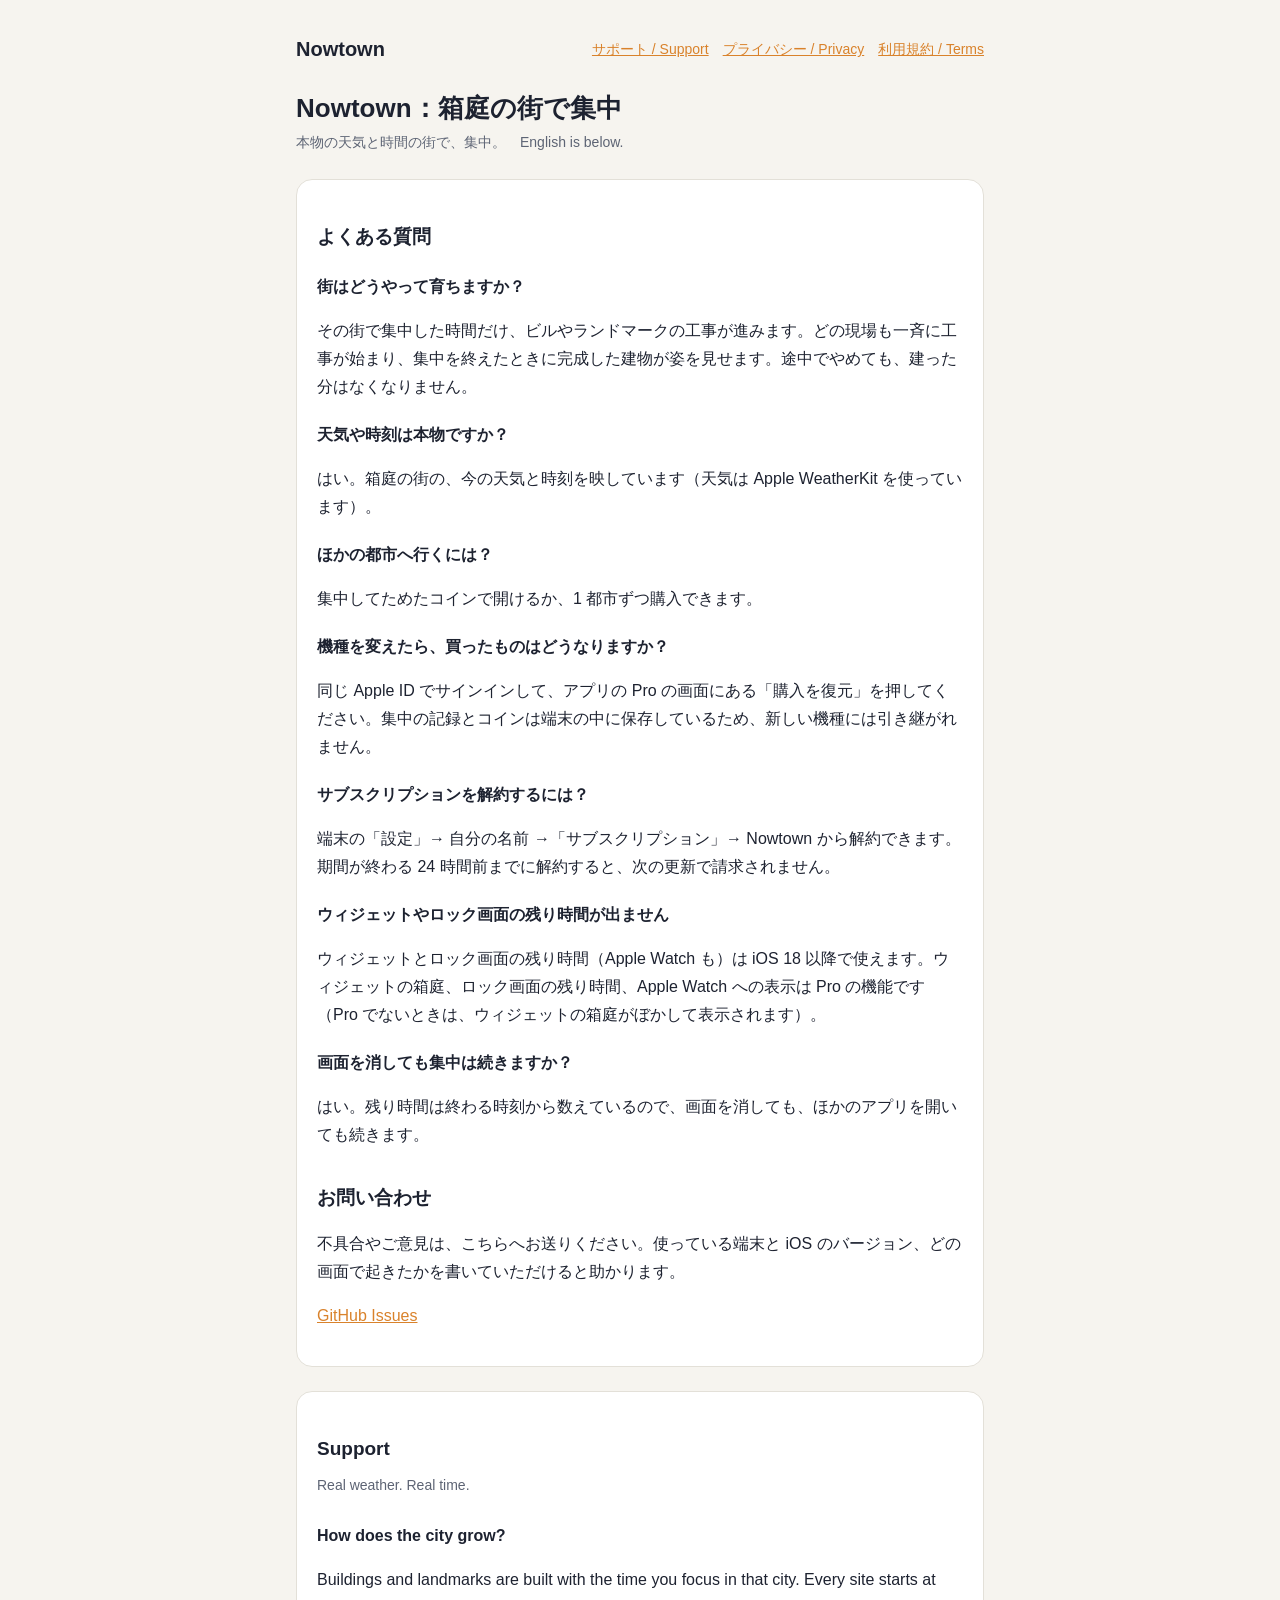
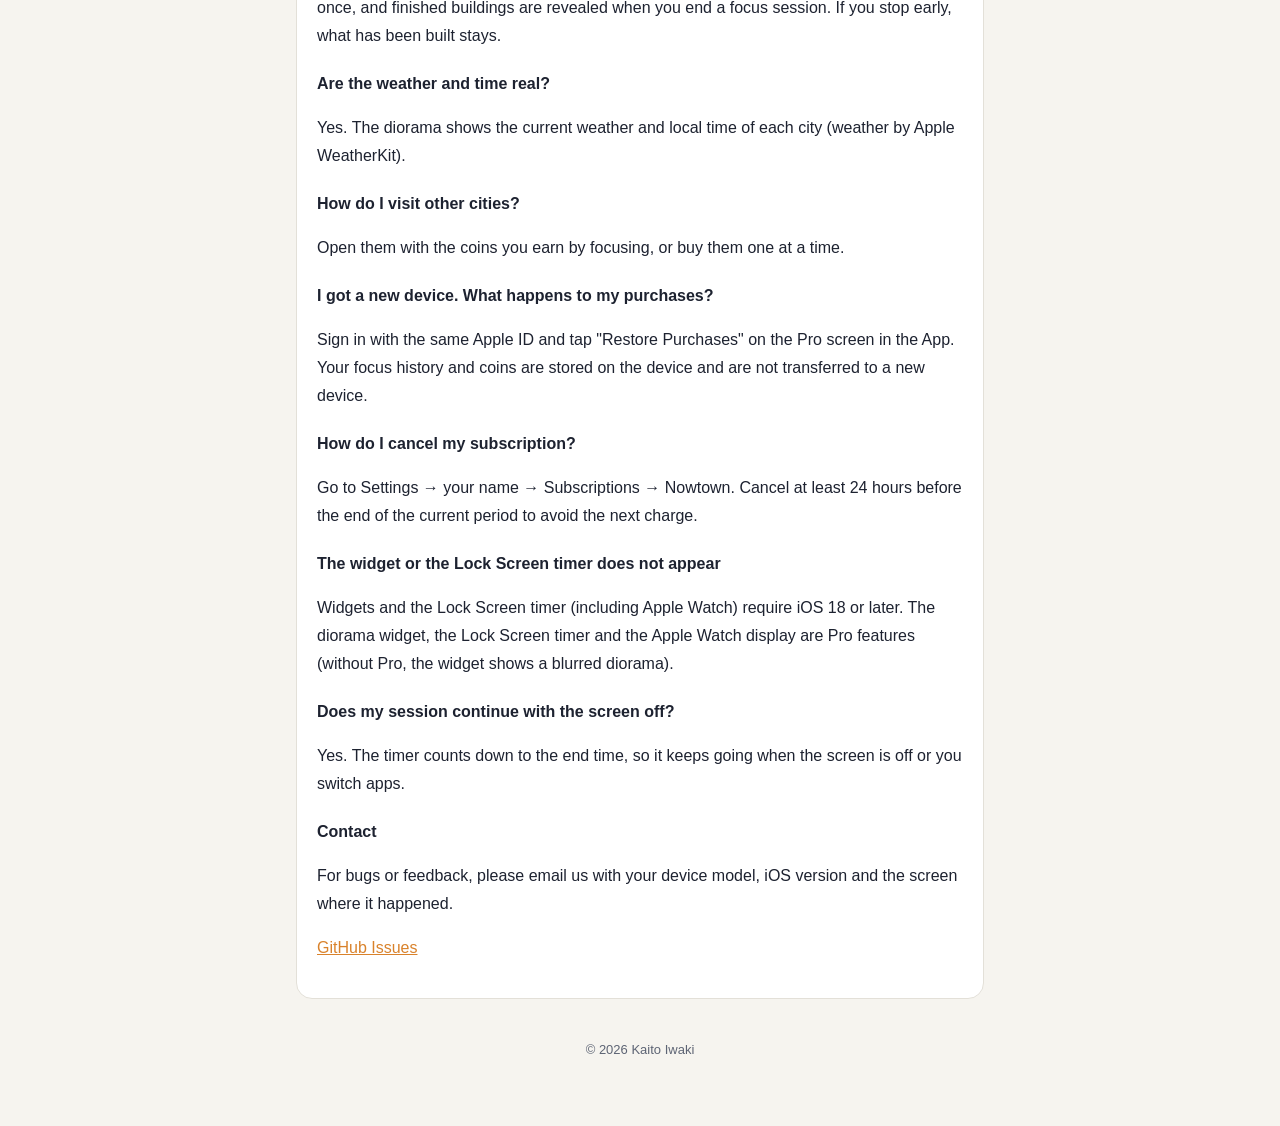
==== index.html @ bd28d65e "サポート・プライバシーポリシー・利用規約のページ（日本語と英語） Co-Authored-By: Claude Opus 5.5 <noreply@anthropic.com> Claude-Sess" ====
<!doctype html>
<html lang="ja">
<head>
<meta charset="utf-8">
<meta name="viewport" content="width=device-width, initial-scale=1">
<title>サポート｜Nowtown</title>
<link rel="stylesheet" href="style.css">
</head>
<body>
<main>
  <header>
    <a class="brand" href="./">Nowtown</a>
    <nav><a href="./">サポート / Support</a><a href="privacy.html">プライバシー / Privacy</a><a href="terms.html">利用規約 / Terms</a></nav>
  </header>

  <h1>Nowtown：箱庭の街で集中</h1>
  <p class="updated">本物の天気と時間の街で、集中。　<span class="lang-switch">English is below.</span></p>

  <section class="lang" lang="ja">
    <h2>よくある質問</h2>

    <h3>街はどうやって育ちますか？</h3>
    <p>その街で集中した時間だけ、ビルやランドマークの工事が進みます。どの現場も一斉に工事が始まり、集中を終えたときに完成した建物が姿を見せます。途中でやめても、建った分はなくなりません。</p>

    <h3>天気や時刻は本物ですか？</h3>
    <p>はい。箱庭の街の、今の天気と時刻を映しています（天気は Apple WeatherKit を使っています）。</p>

    <h3>ほかの都市へ行くには？</h3>
    <p>集中してためたコインで開けるか、1 都市ずつ購入できます。</p>

    <h3>機種を変えたら、買ったものはどうなりますか？</h3>
    <p>同じ Apple ID でサインインして、アプリの Pro の画面にある「購入を復元」を押してください。集中の記録とコインは端末の中に保存しているため、新しい機種には引き継がれません。</p>

    <h3>サブスクリプションを解約するには？</h3>
    <p>端末の「設定」→ 自分の名前 →「サブスクリプション」→ Nowtown から解約できます。期間が終わる 24 時間前までに解約すると、次の更新で請求されません。</p>

    <h3>ウィジェットやロック画面の残り時間が出ません</h3>
    <p>ウィジェットとロック画面の残り時間（Apple Watch も）は iOS 18 以降で使えます。ウィジェットの箱庭、ロック画面の残り時間、Apple Watch への表示は Pro の機能です（Pro でないときは、ウィジェットの箱庭がぼかして表示されます）。</p>

    <h3>画面を消しても集中は続きますか？</h3>
    <p>はい。残り時間は終わる時刻から数えているので、画面を消しても、ほかのアプリを開いても続きます。</p>

    <h2>お問い合わせ</h2>
    <p>不具合やご意見は、こちらへお送りください。使っている端末と iOS のバージョン、どの画面で起きたかを書いていただけると助かります。</p>
    <p><a href="https://github.com/KaitoIwaki/nowtown-site/issues">GitHub Issues</a></p>
  </section>

  <section class="lang" lang="en">
    <h2>Support</h2>
    <p class="updated">Real weather. Real time.</p>

    <h3>How does the city grow?</h3>
    <p>Buildings and landmarks are built with the time you focus in that city. Every site starts at once, and finished buildings are revealed when you end a focus session. If you stop early, what has been built stays.</p>

    <h3>Are the weather and time real?</h3>
    <p>Yes. The diorama shows the current weather and local time of each city (weather by Apple WeatherKit).</p>

    <h3>How do I visit other cities?</h3>
    <p>Open them with the coins you earn by focusing, or buy them one at a time.</p>

    <h3>I got a new device. What happens to my purchases?</h3>
    <p>Sign in with the same Apple ID and tap "Restore Purchases" on the Pro screen in the App. Your focus history and coins are stored on the device and are not transferred to a new device.</p>

    <h3>How do I cancel my subscription?</h3>
    <p>Go to Settings → your name → Subscriptions → Nowtown. Cancel at least 24 hours before the end of the current period to avoid the next charge.</p>

    <h3>The widget or the Lock Screen timer does not appear</h3>
    <p>Widgets and the Lock Screen timer (including Apple Watch) require iOS 18 or later. The diorama widget, the Lock Screen timer and the Apple Watch display are Pro features (without Pro, the widget shows a blurred diorama).</p>

    <h3>Does my session continue with the screen off?</h3>
    <p>Yes. The timer counts down to the end time, so it keeps going when the screen is off or you switch apps.</p>

    <h3>Contact</h3>
    <p>For bugs or feedback, please email us with your device model, iOS version and the screen where it happened.</p>
    <p><a href="https://github.com/KaitoIwaki/nowtown-site/issues">GitHub Issues</a></p>
  </section>

  <footer>© 2026 Kaito Iwaki</footer>
</main>
</body>
</html>
---- style.css ----
/* Nowtown のサポート・プライバシーポリシー・利用規約のページ（App Store に載せる URL） */
:root {
  --bg: #f6f4ef;
  --card: #ffffff;
  --text: #1d2230;
  --dim: #5d6474;
  --line: #e3e0d8;
  --accent: #d9822b;
}

@media (prefers-color-scheme: dark) {
  :root {
    --bg: #14161d;
    --card: #1d2029;
    --text: #eceef3;
    --dim: #a3a9b7;
    --line: #2d313c;
    --accent: #f0a050;
  }
}

* {
  box-sizing: border-box;
}

body {
  margin: 0;
  background: var(--bg);
  color: var(--text);
  font: 16px/1.75 -apple-system, BlinkMacSystemFont, "Hiragino Sans", "Noto Sans JP", "Segoe UI", sans-serif;
  -webkit-text-size-adjust: 100%;
}

main {
  max-width: 720px;
  margin: 0 auto;
  padding: 32px 16px 64px;
}

header {
  display: flex;
  align-items: center;
  justify-content: space-between;
  gap: 12px;
  margin-bottom: 24px;
}

.brand {
  font-weight: 700;
  font-size: 20px;
  color: var(--text);
  text-decoration: none;
}

nav {
  display: flex;
  flex-wrap: wrap;
  gap: 4px 14px;
  font-size: 14px;
}

nav a,
a {
  color: var(--accent);
}

h1 {
  font-size: 26px;
  line-height: 1.35;
  margin: 0 0 4px;
}

h2 {
  font-size: 19px;
  margin: 32px 0 8px;
}

h3 {
  font-size: 16px;
  margin: 20px 0 4px;
}

.updated {
  color: var(--dim);
  font-size: 14px;
  margin: 0 0 24px;
}

section.lang {
  background: var(--card);
  border: 1px solid var(--line);
  border-radius: 16px;
  padding: 8px 20px 20px;
  margin-bottom: 24px;
}

ul {
  padding-left: 1.3em;
}

li + li {
  margin-top: 4px;
}

.lang-switch {
  font-size: 14px;
  color: var(--dim);
}

footer {
  color: var(--dim);
  font-size: 13px;
  text-align: center;
  margin-top: 40px;
}
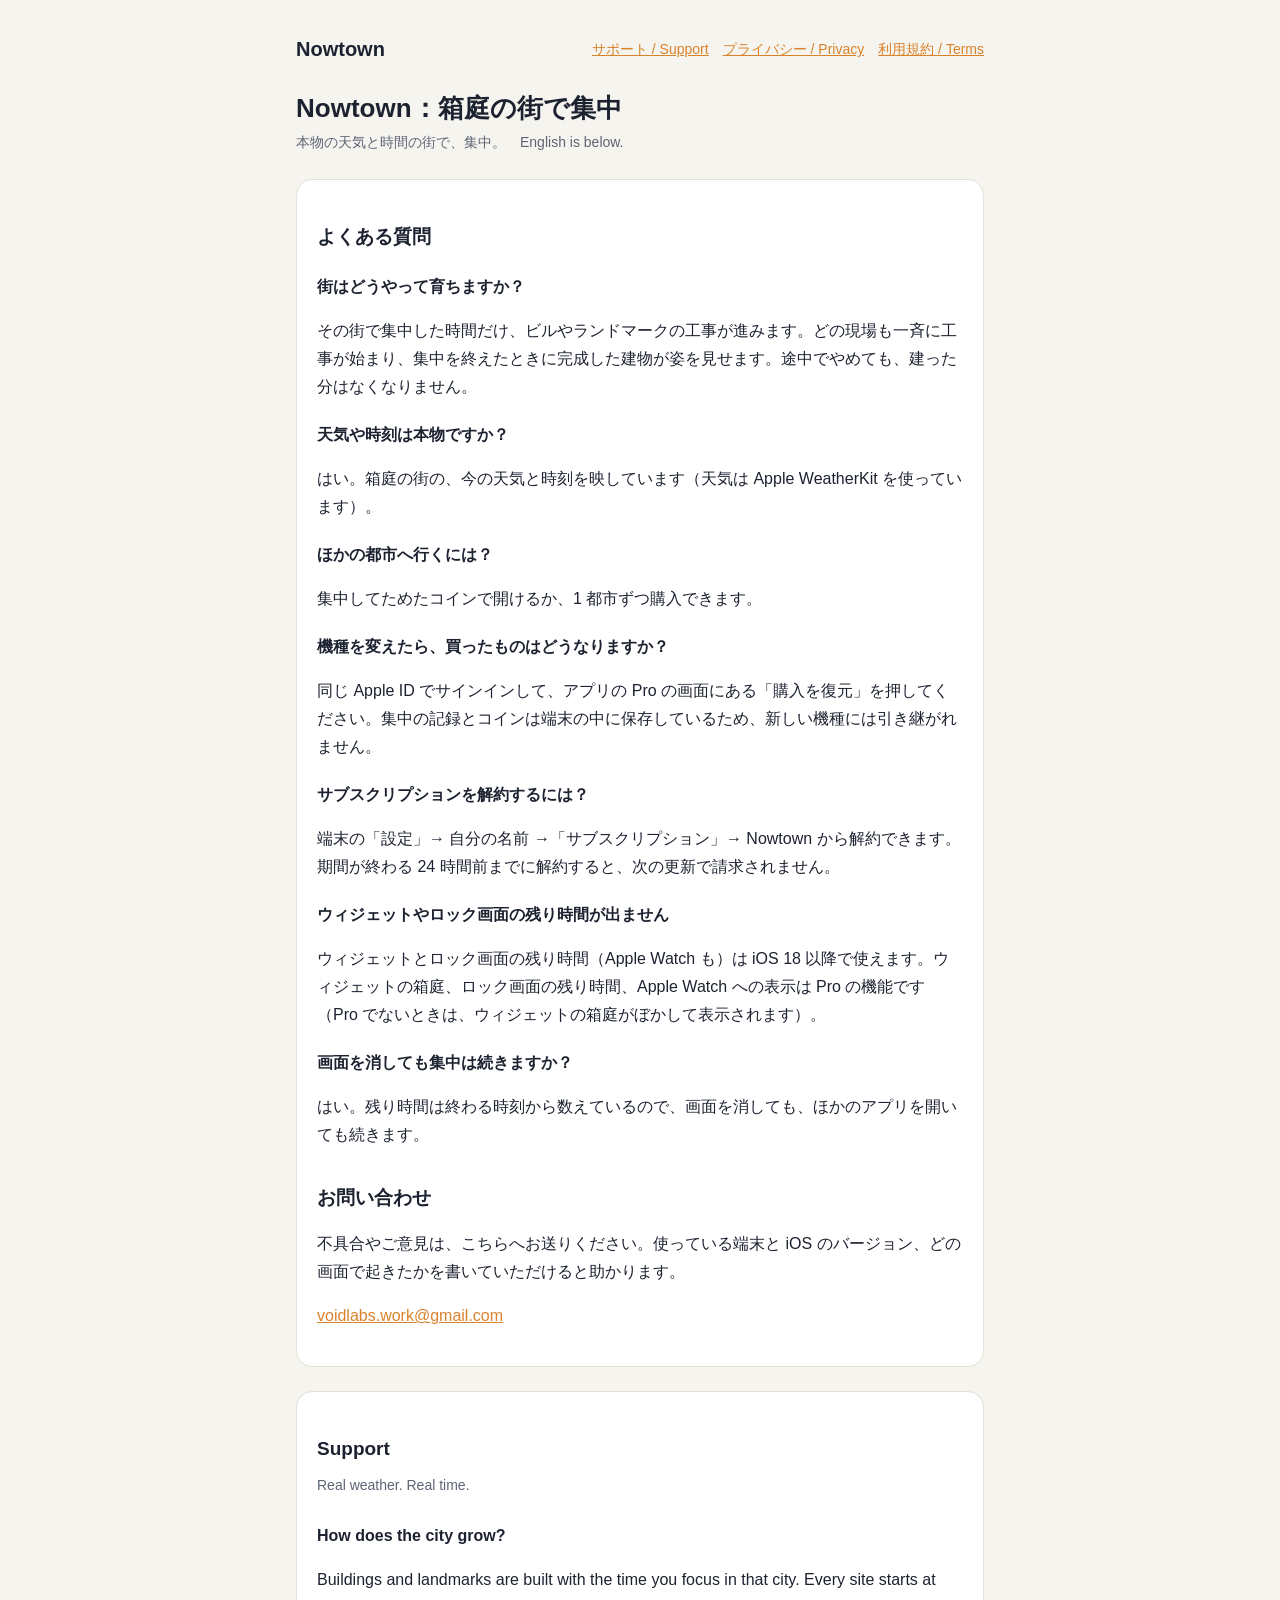
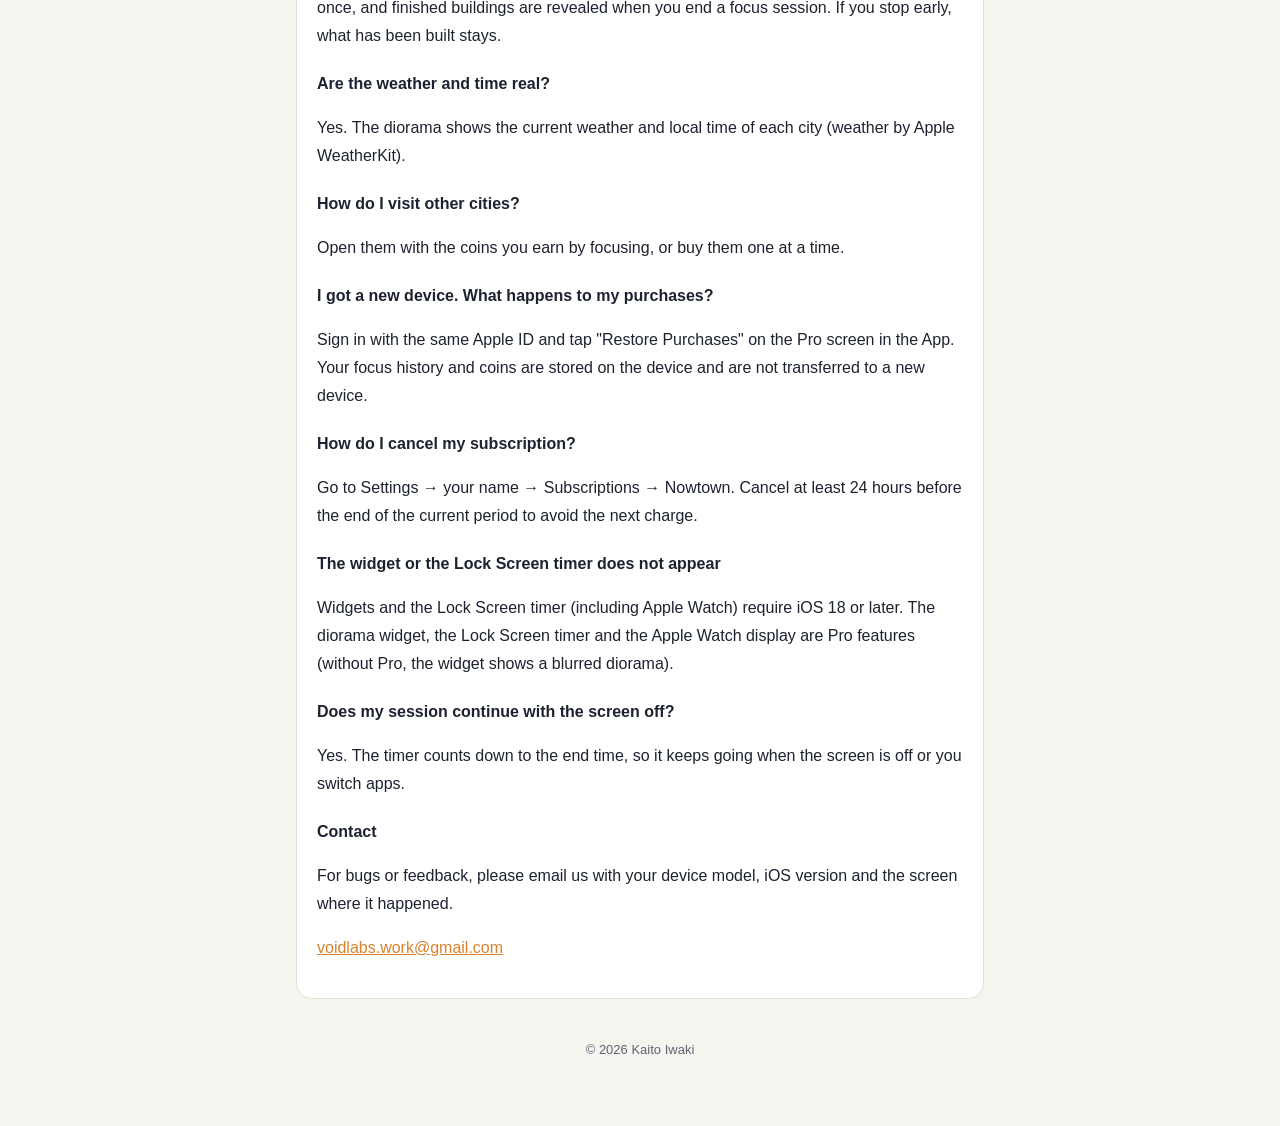
==== commit f5136895: "お問い合わせ先をメール（voidlabs.work@gmail.com）にする Co-Authored-By: Claude Opus 5.5 <noreply@anthropic.com> Clau" ====
--- a/index.html
+++ b/index.html
@@ -42,7 +42,7 @@
 
     <h2>お問い合わせ</h2>
     <p>不具合やご意見は、こちらへお送りください。使っている端末と iOS のバージョン、どの画面で起きたかを書いていただけると助かります。</p>
-    <p><a href="https://github.com/KaitoIwaki/nowtown-site/issues">GitHub Issues</a></p>
+    <p><a href="mailto:voidlabs.work@gmail.com">voidlabs.work@gmail.com</a></p>
   </section>
 
   <section class="lang" lang="en">
@@ -72,7 +72,7 @@
 
     <h3>Contact</h3>
     <p>For bugs or feedback, please email us with your device model, iOS version and the screen where it happened.</p>
-    <p><a href="https://github.com/KaitoIwaki/nowtown-site/issues">GitHub Issues</a></p>
+    <p><a href="mailto:voidlabs.work@gmail.com">voidlabs.work@gmail.com</a></p>
   </section>
 
   <footer>© 2026 Kaito Iwaki</footer>
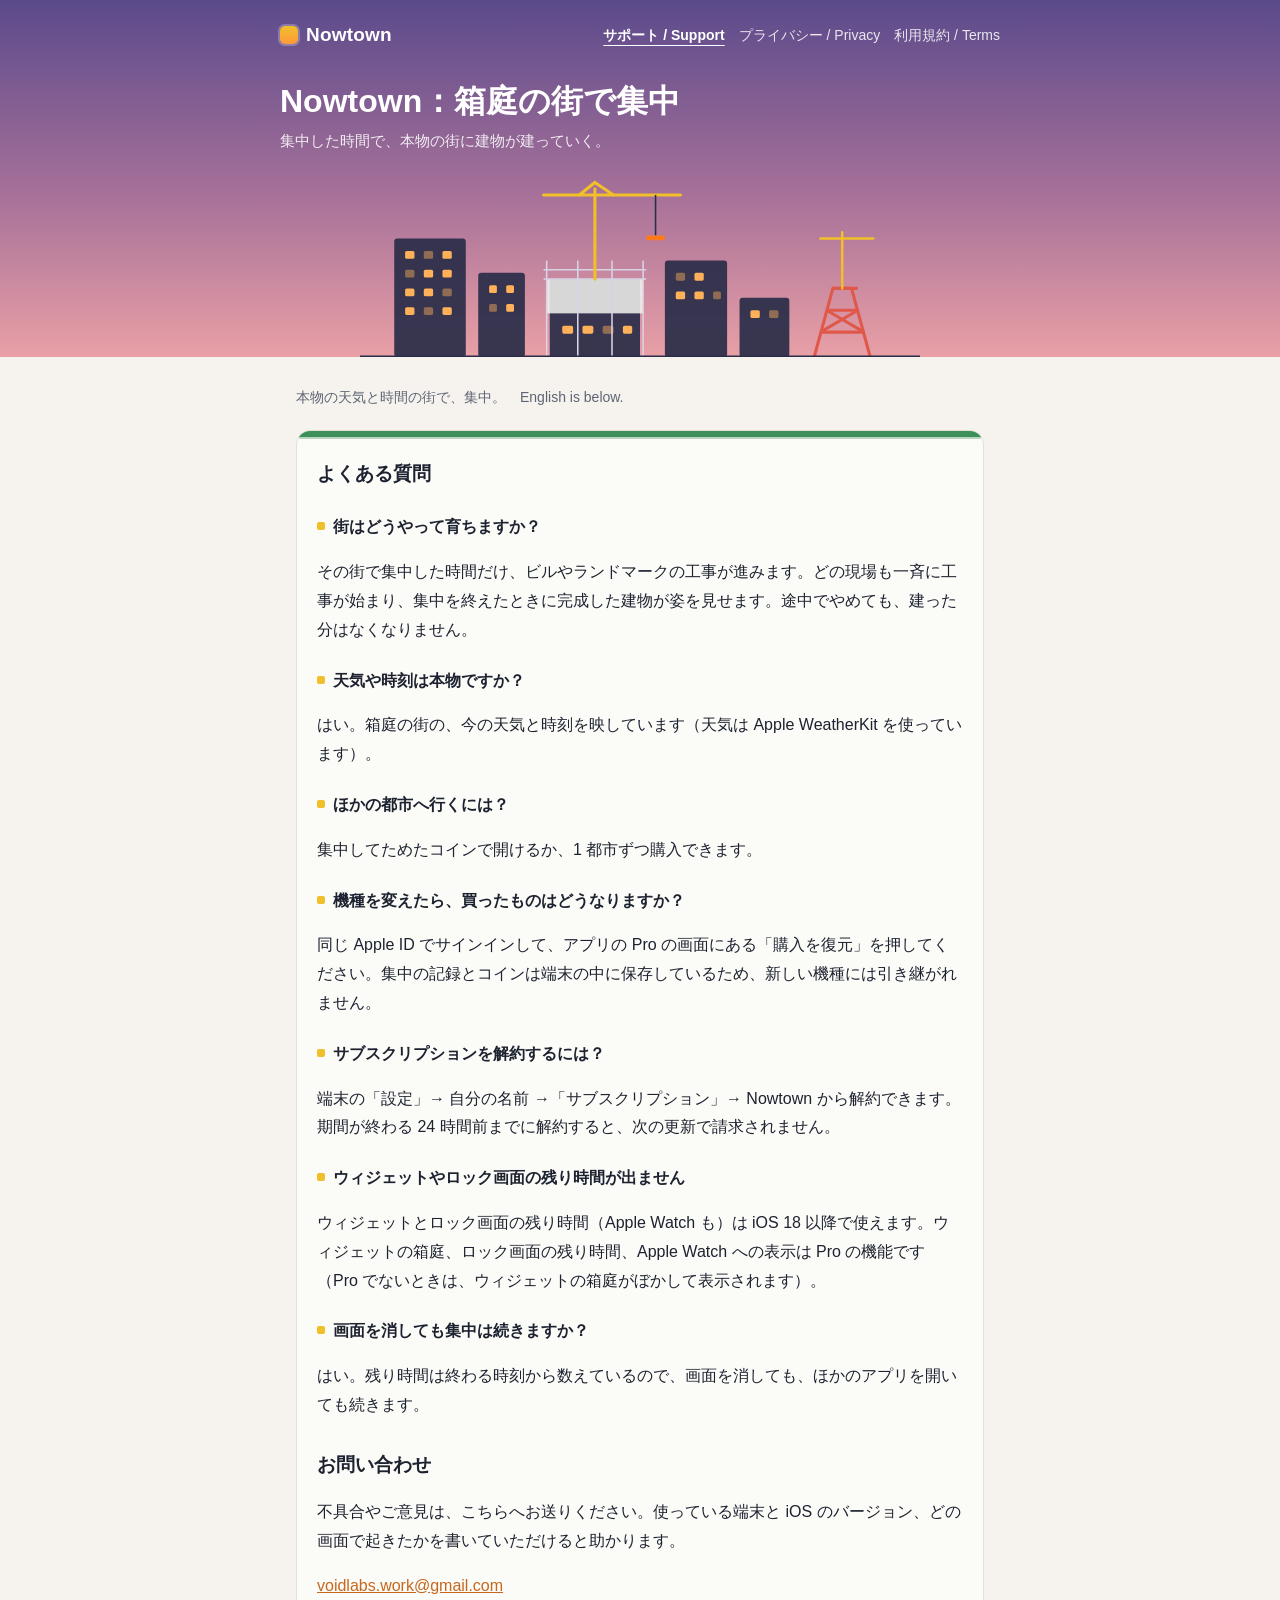
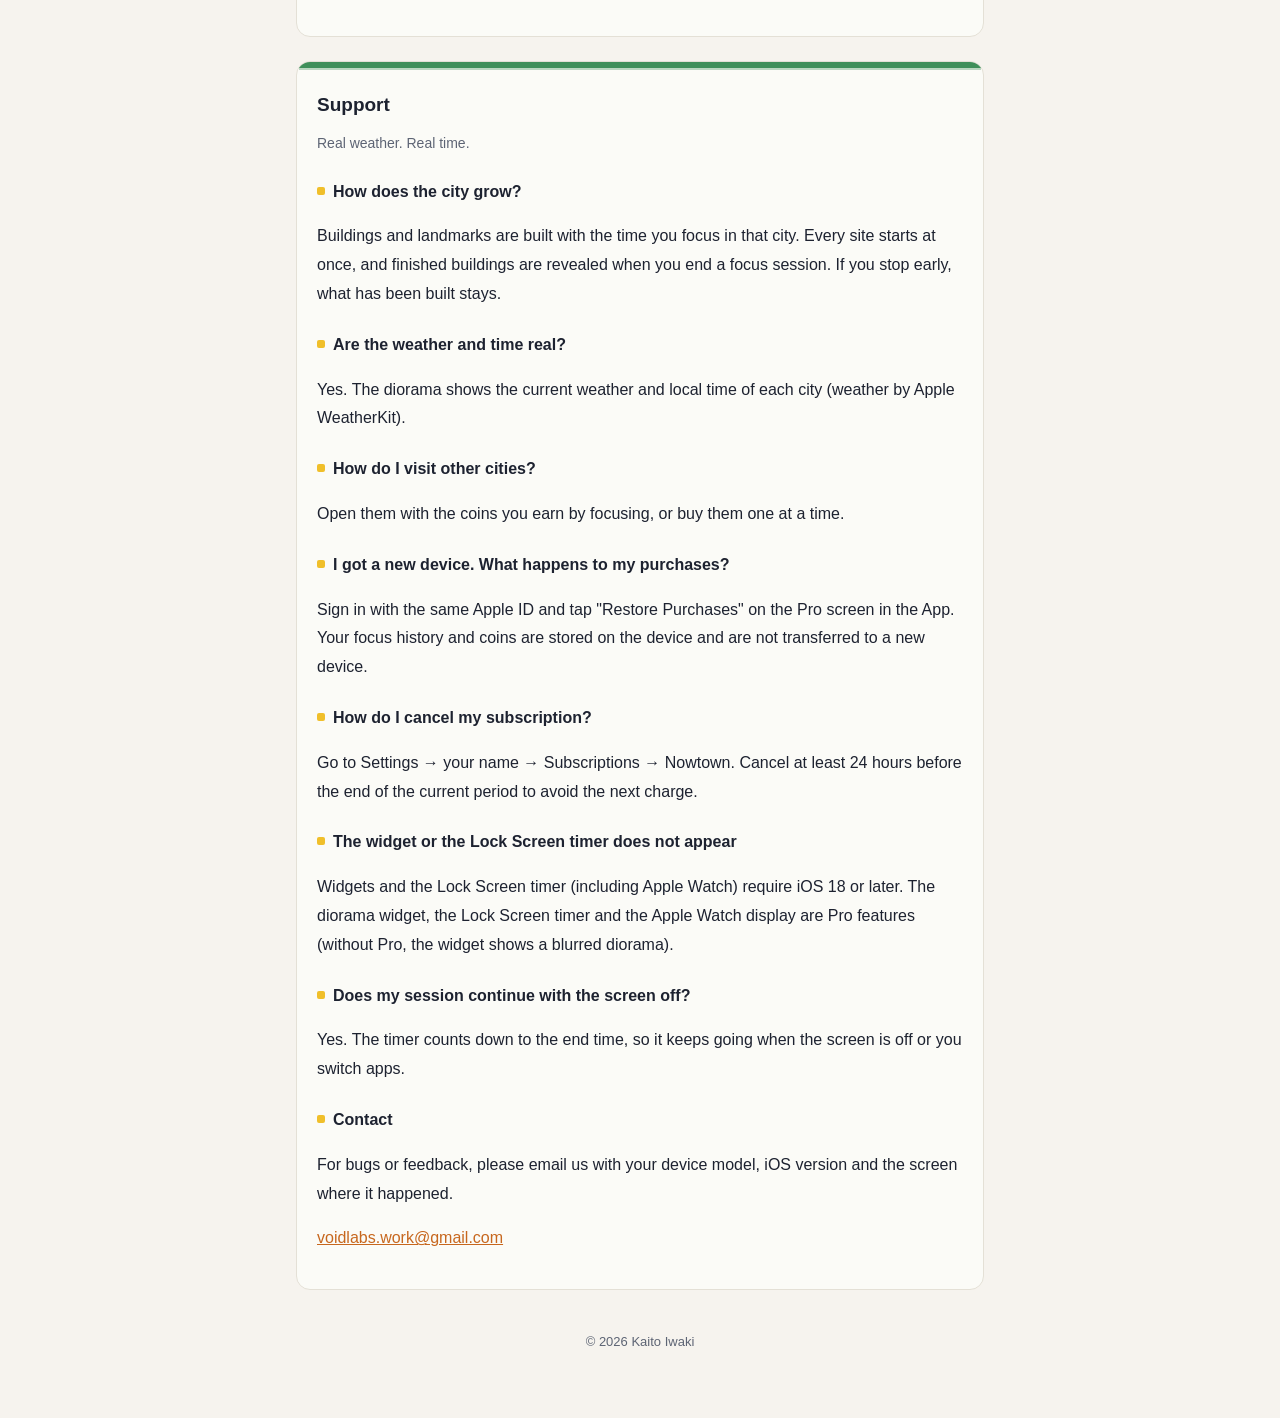
==== commit f852b50e: "世界観「時間で建つ街」の見た目にする（夕暮れの帯と建ちかけの街の絵、仮囲いのカード） Co-Authored-By: Claude Opus 5.5 <noreply@anthropic.com> C" ====
--- a/index.html
+++ b/index.html
@@ -7,13 +7,12 @@
 <link rel="stylesheet" href="style.css">
 </head>
 <body>
+<div class="hero"><div class="hero-inner">
+  <div class="top"><a class="brand" href="./">Nowtown</a><nav><a href="./" aria-current="page">サポート / Support</a><a href="privacy.html">プライバシー / Privacy</a><a href="terms.html">利用規約 / Terms</a></nav></div>
+  <h1>Nowtown：箱庭の街で集中</h1>
+  <p class="lead">集中した時間で、本物の街に建物が建っていく。</p>
+</div></div>
 <main>
-  <header>
-    <a class="brand" href="./">Nowtown</a>
-    <nav><a href="./">サポート / Support</a><a href="privacy.html">プライバシー / Privacy</a><a href="terms.html">利用規約 / Terms</a></nav>
-  </header>
-
-  <h1>Nowtown：箱庭の街で集中</h1>
   <p class="updated">本物の天気と時間の街で、集中。　<span class="lang-switch">English is below.</span></p>
 
   <section class="lang" lang="ja">
--- a/style.css
+++ b/style.css
@@ -1,21 +1,28 @@
-/* Nowtown のサポート・プライバシーポリシー・利用規約のページ（App Store に載せる URL） */
+/* Nowtown のサポート・プライバシーポリシー・利用規約のページ（App Store に載せる URL）
+   世界観「時間で建つ街」（docs/world.md）：夕暮れの空の帯と建ちかけの街、仮囲い（白い板に緑の帯）のカード */
 :root {
-  --bg: #f6f4ef;
-  --card: #ffffff;
+  --dusk-top: #5b4a8b;
+  --dusk-bottom: #e9a0a6;
+  --night: #1c2238;
+  --glow: #c7671e;
+  --crane: #f0bf2a;
+  --bg: #f6f3ee;
+  --card: #fbfbf7;
+  --stripe: #3f8f5a;
   --text: #1d2230;
   --dim: #5d6474;
-  --line: #e3e0d8;
-  --accent: #d9822b;
+  --line: #e4e0d6;
 }
 
 @media (prefers-color-scheme: dark) {
   :root {
-    --bg: #14161d;
-    --card: #1d2029;
+    --bg: #141826;
+    --card: #1d2233;
+    --stripe: #4f9e6a;
     --text: #eceef3;
     --dim: #a3a9b7;
-    --line: #2d313c;
-    --accent: #f0a050;
+    --line: #2b3146;
+    --glow: #ffb15a;
   }
 }
 
@@ -27,71 +34,156 @@
   margin: 0;
   background: var(--bg);
   color: var(--text);
-  font: 16px/1.75 -apple-system, BlinkMacSystemFont, "Hiragino Sans", "Noto Sans JP", "Segoe UI", sans-serif;
+  font: 16px/1.8 -apple-system, BlinkMacSystemFont, "Hiragino Sans", "Noto Sans JP", "Segoe UI", sans-serif;
   -webkit-text-size-adjust: 100%;
+}
+
+a {
+  color: var(--glow);
+}
+
+/* 上の帯：夕暮れの空と、建ちかけの街 */
+.hero {
+  background:
+    url(city.svg) no-repeat center bottom / min(560px, 100%) auto,
+    linear-gradient(180deg, var(--dusk-top) 0%, #a77199 55%, var(--dusk-bottom) 100%);
+  color: #fff;
+  padding: 0 16px;
+}
+
+@media (prefers-color-scheme: dark) {
+  .hero {
+    background:
+      url(city.svg) no-repeat center bottom / min(560px, 100%) auto,
+      linear-gradient(180deg, #11162a 0%, var(--night) 55%, #3a3660 100%);
+  }
+}
+
+.hero-inner {
+  max-width: 720px;
+  margin: 0 auto;
+  padding: 18px 0 calc(min(560px, 100vw) / 3 + 16px); /* 下の絵（幅の 1/3 の高さ）に文字がかぶらないように */
+}
+
+.top {
+  display: flex;
+  flex-wrap: wrap;
+  align-items: center;
+  justify-content: space-between;
+  gap: 8px 16px;
+}
+
+.brand {
+  display: inline-flex;
+  align-items: center;
+  gap: 8px;
+  color: #fff;
+  font-weight: 800;
+  font-size: 19px;
+  letter-spacing: 0.01em;
+  text-decoration: none;
+}
+
+.brand::before {
+  content: "";
+  width: 18px;
+  height: 18px;
+  border-radius: 5px;
+  background: linear-gradient(180deg, var(--crane), #ff9a3a);
+  box-shadow: 0 0 0 2px rgba(255, 255, 255, 0.25);
+}
+
+nav {
+  display: flex;
+  flex-wrap: wrap;
+  gap: 2px 14px;
+  font-size: 14px;
+}
+
+nav a {
+  color: rgba(255, 255, 255, 0.86);
+  text-decoration: none;
+}
+
+nav a[aria-current="page"] {
+  color: #fff;
+  font-weight: 700;
+  text-decoration: underline;
+  text-underline-offset: 5px;
+}
+
+.hero h1 {
+  margin: 28px 0 4px;
+  font-size: clamp(24px, 6vw, 32px);
+  line-height: 1.35;
+  font-weight: 800;
+}
+
+.hero .lead {
+  margin: 0;
+  color: rgba(255, 255, 255, 0.88);
+  font-size: 15px;
 }
 
 main {
   max-width: 720px;
   margin: 0 auto;
-  padding: 32px 16px 64px;
-}
-
-header {
-  display: flex;
-  align-items: center;
-  justify-content: space-between;
-  gap: 12px;
-  margin-bottom: 24px;
-}
-
-.brand {
-  font-weight: 700;
-  font-size: 20px;
-  color: var(--text);
-  text-decoration: none;
-}
-
-nav {
-  display: flex;
-  flex-wrap: wrap;
-  gap: 4px 14px;
-  font-size: 14px;
-}
-
-nav a,
-a {
-  color: var(--accent);
-}
-
-h1 {
-  font-size: 26px;
-  line-height: 1.35;
-  margin: 0 0 4px;
-}
-
-h2 {
-  font-size: 19px;
-  margin: 32px 0 8px;
-}
-
-h3 {
-  font-size: 16px;
-  margin: 20px 0 4px;
+  padding: 28px 16px 64px;
 }
 
 .updated {
   color: var(--dim);
   font-size: 14px;
-  margin: 0 0 24px;
-}
-
+  margin: 0 0 20px;
+}
+
+/* 仮囲いのカード：白い板に緑の帯 */
 section.lang {
+  position: relative;
   background: var(--card);
   border: 1px solid var(--line);
-  border-radius: 16px;
-  padding: 8px 20px 20px;
+  border-radius: 14px;
+  padding: 22px 20px 20px;
   margin-bottom: 24px;
+  overflow: hidden;
+}
+
+section.lang::before {
+  content: "";
+  position: absolute;
+  left: 0;
+  right: 0;
+  top: 0;
+  height: 6px;
+  background: var(--stripe);
+  box-shadow: 0 4px 0 -2px rgba(63, 143, 90, 0.35);
+}
+
+h2 {
+  font-size: 19px;
+  margin: 28px 0 8px;
+}
+
+section.lang > h2:first-child,
+section.lang > p:first-child {
+  margin-top: 4px;
+}
+
+h3 {
+  font-size: 16px;
+  margin: 22px 0 4px;
+}
+
+/* よくある質問の見出しの前に、小さなクレーンの黄色 */
+h3::before {
+  content: "";
+  display: inline-block;
+  width: 8px;
+  height: 8px;
+  margin-right: 8px;
+  border-radius: 2px;
+  background: var(--crane);
+  vertical-align: 2px;
 }
 
 ul {
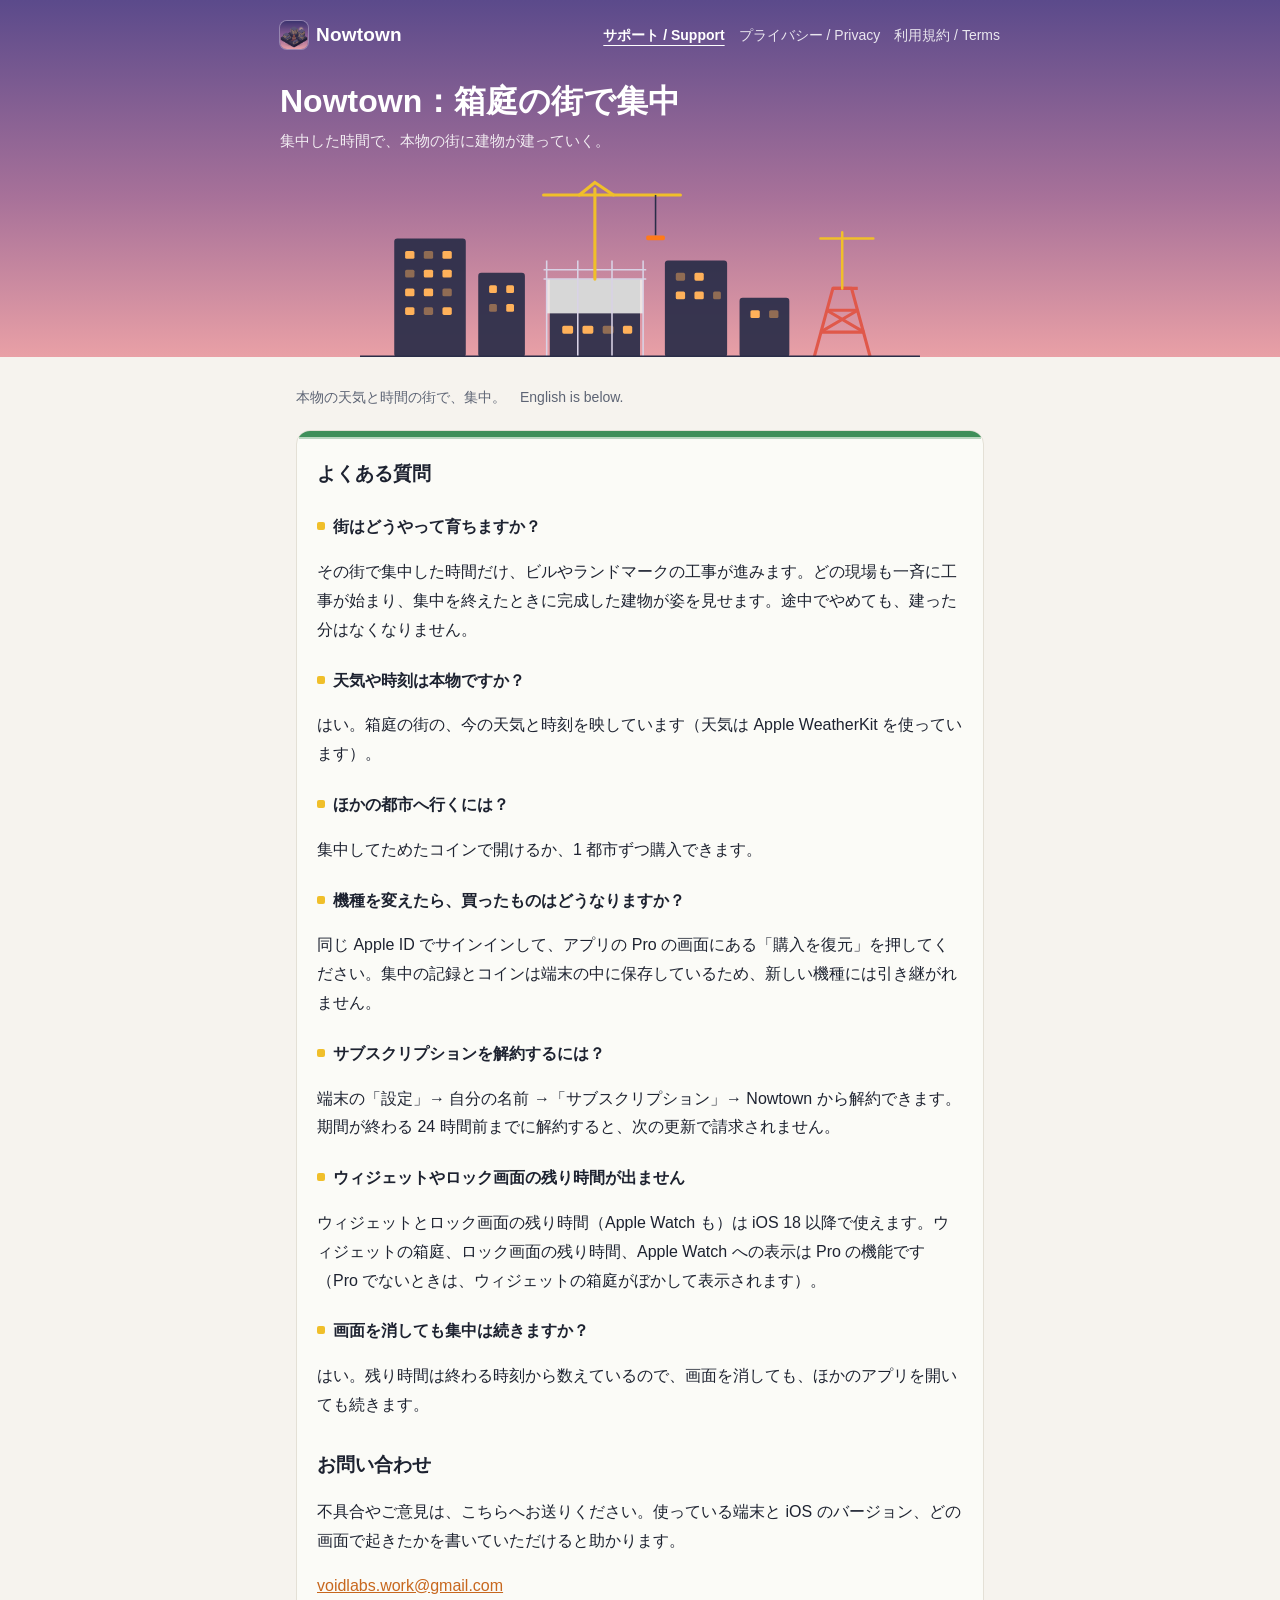
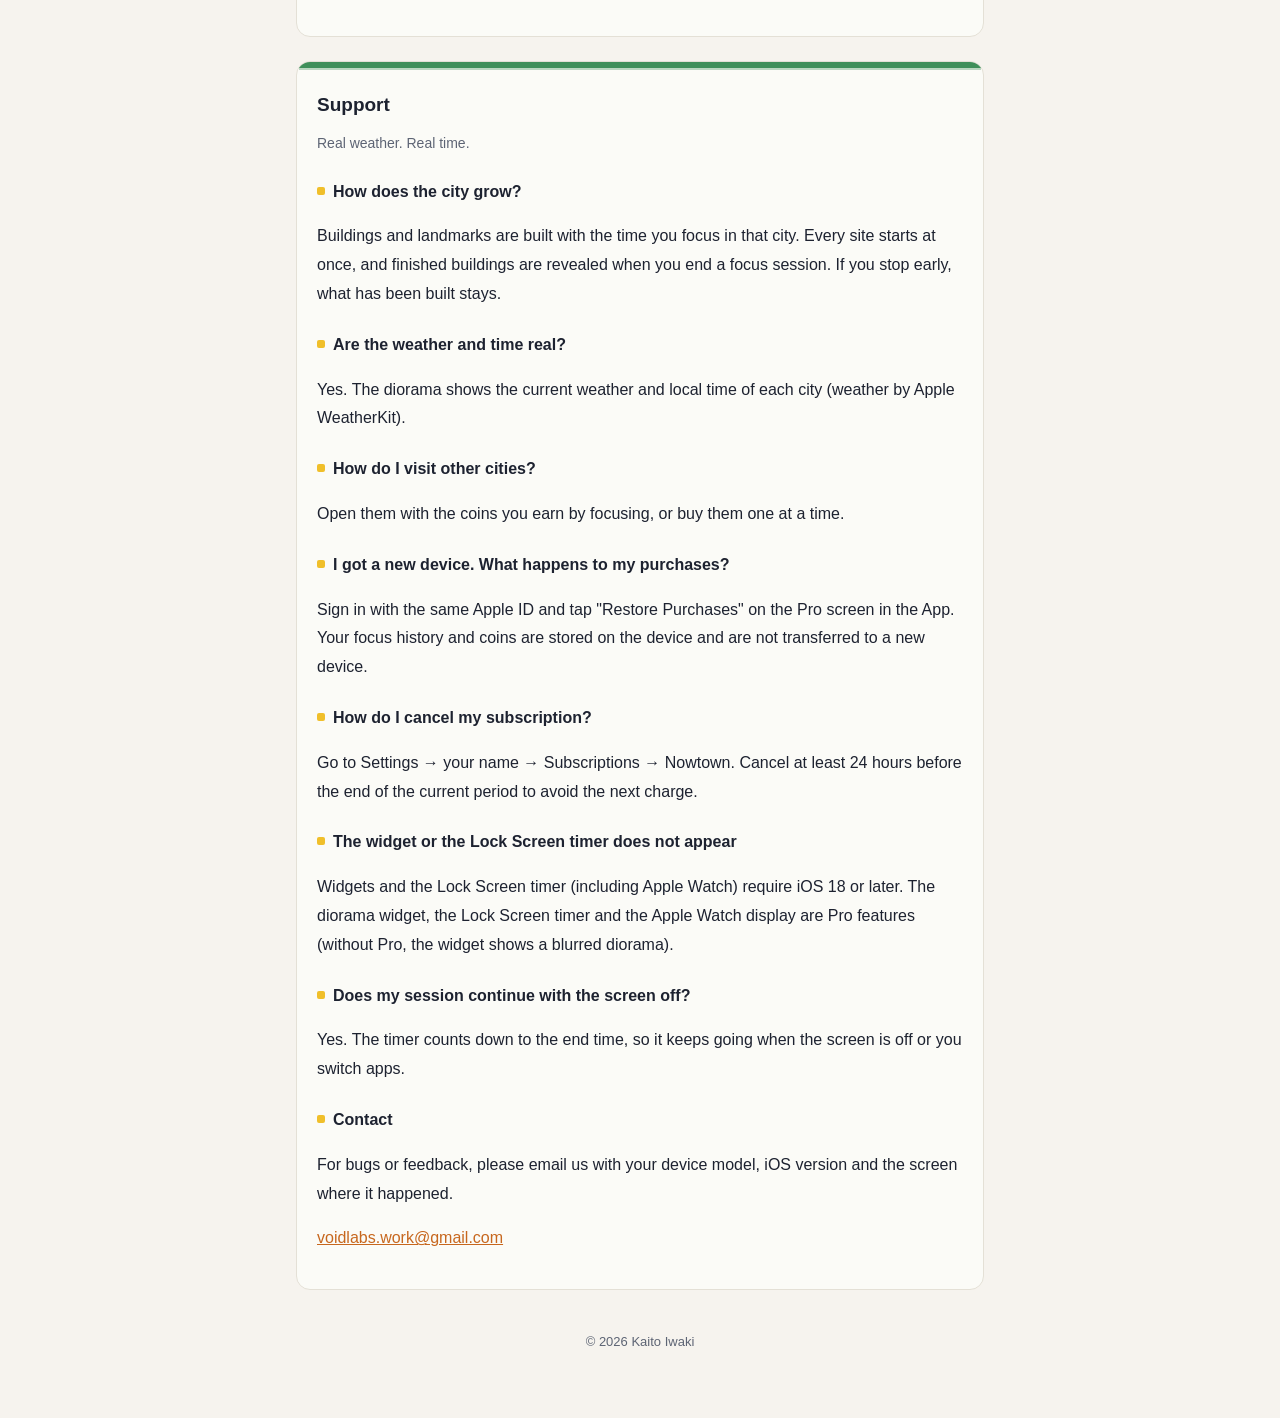
==== commit 2de3e173: "アプリのアイコン（夕暮れの完成した箱庭）を、左上の印とページのアイコンに使う Co-Authored-By: Claude Opus 5.5 <noreply@anthropic.com> Claud" ====
--- a/index.html
+++ b/index.html
@@ -5,6 +5,8 @@
 <meta name="viewport" content="width=device-width, initial-scale=1">
 <title>サポート｜Nowtown</title>
 <link rel="stylesheet" href="style.css">
+<link rel="icon" href="favicon.png">
+<link rel="apple-touch-icon" href="icon-180.png">
 </head>
 <body>
 <div class="hero"><div class="hero-inner">
--- a/style.css
+++ b/style.css
@@ -86,11 +86,11 @@
 
 .brand::before {
   content: "";
-  width: 18px;
-  height: 18px;
-  border-radius: 5px;
-  background: linear-gradient(180deg, var(--crane), #ff9a3a);
-  box-shadow: 0 0 0 2px rgba(255, 255, 255, 0.25);
+  width: 28px;
+  height: 28px;
+  border-radius: 7px;
+  background: url(icon-180.png) center / cover;
+  box-shadow: 0 0 0 1px rgba(255, 255, 255, 0.3);
 }
 
 nav {
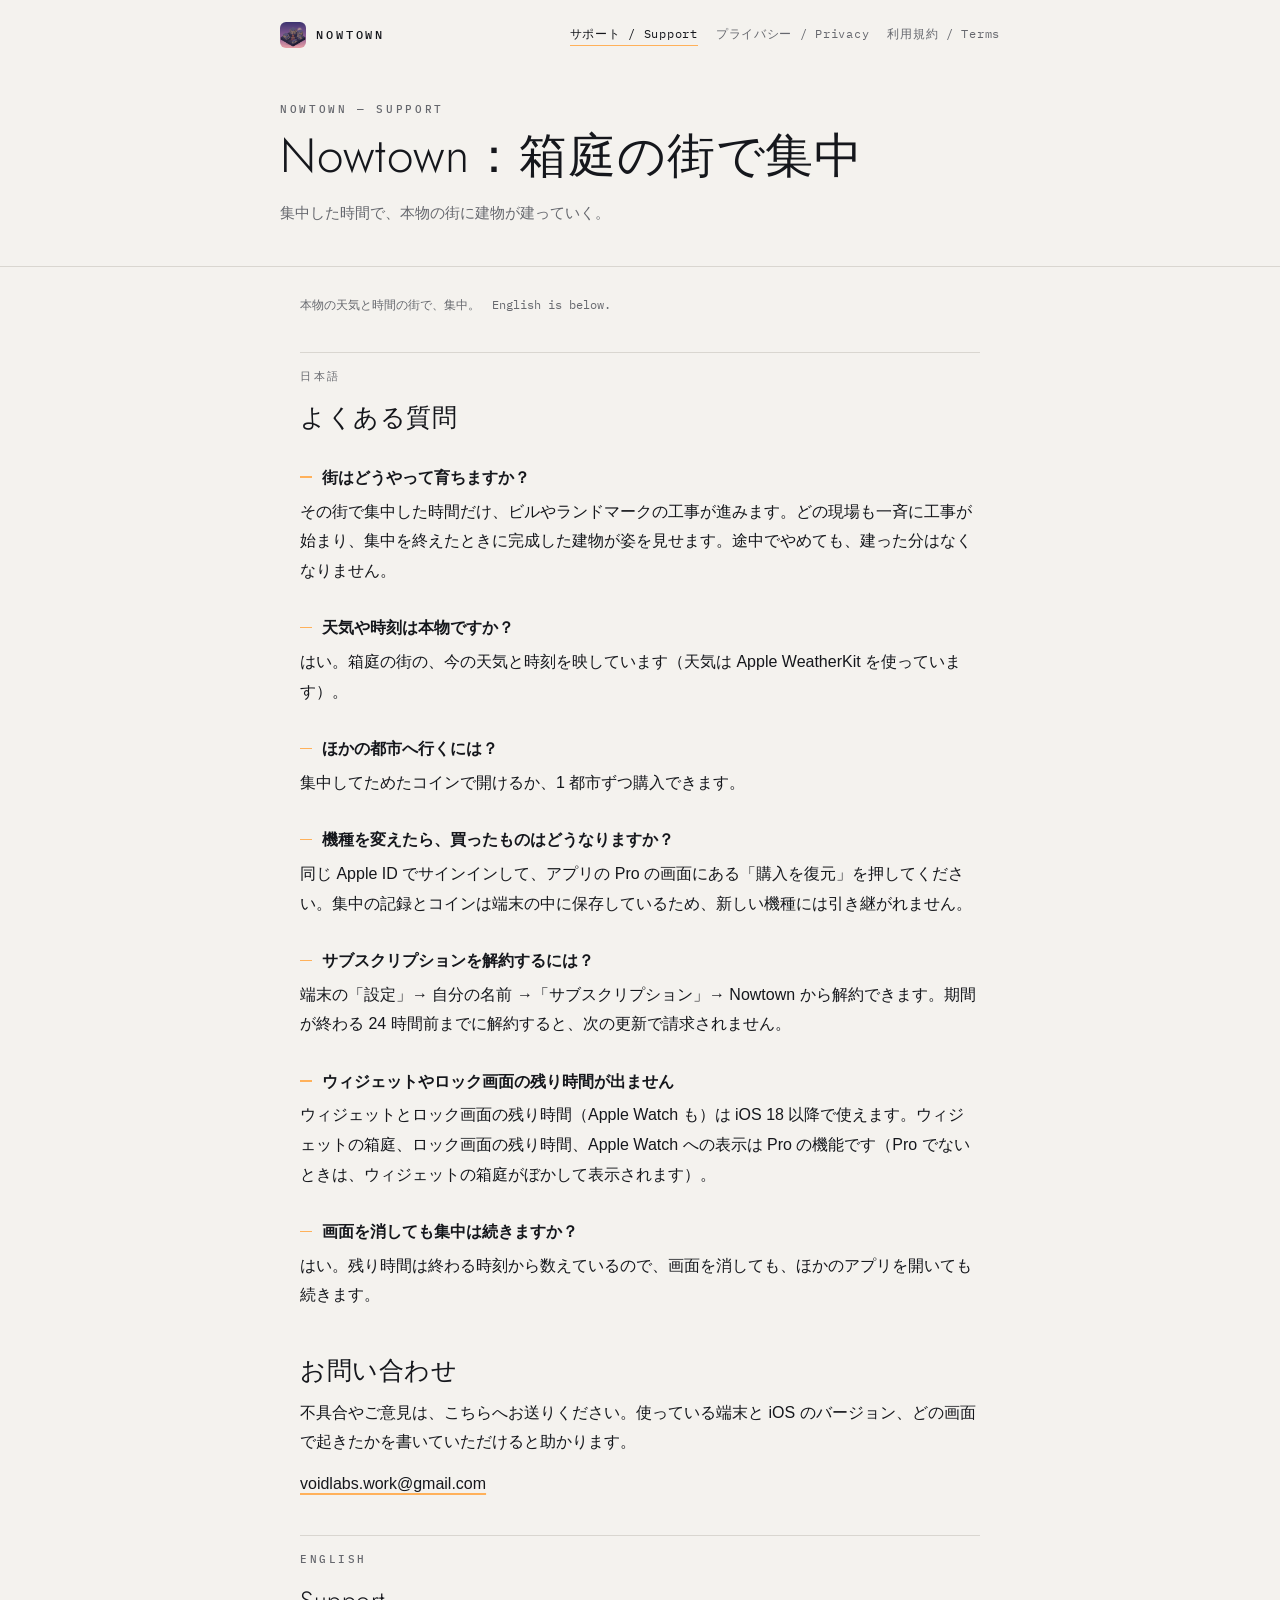
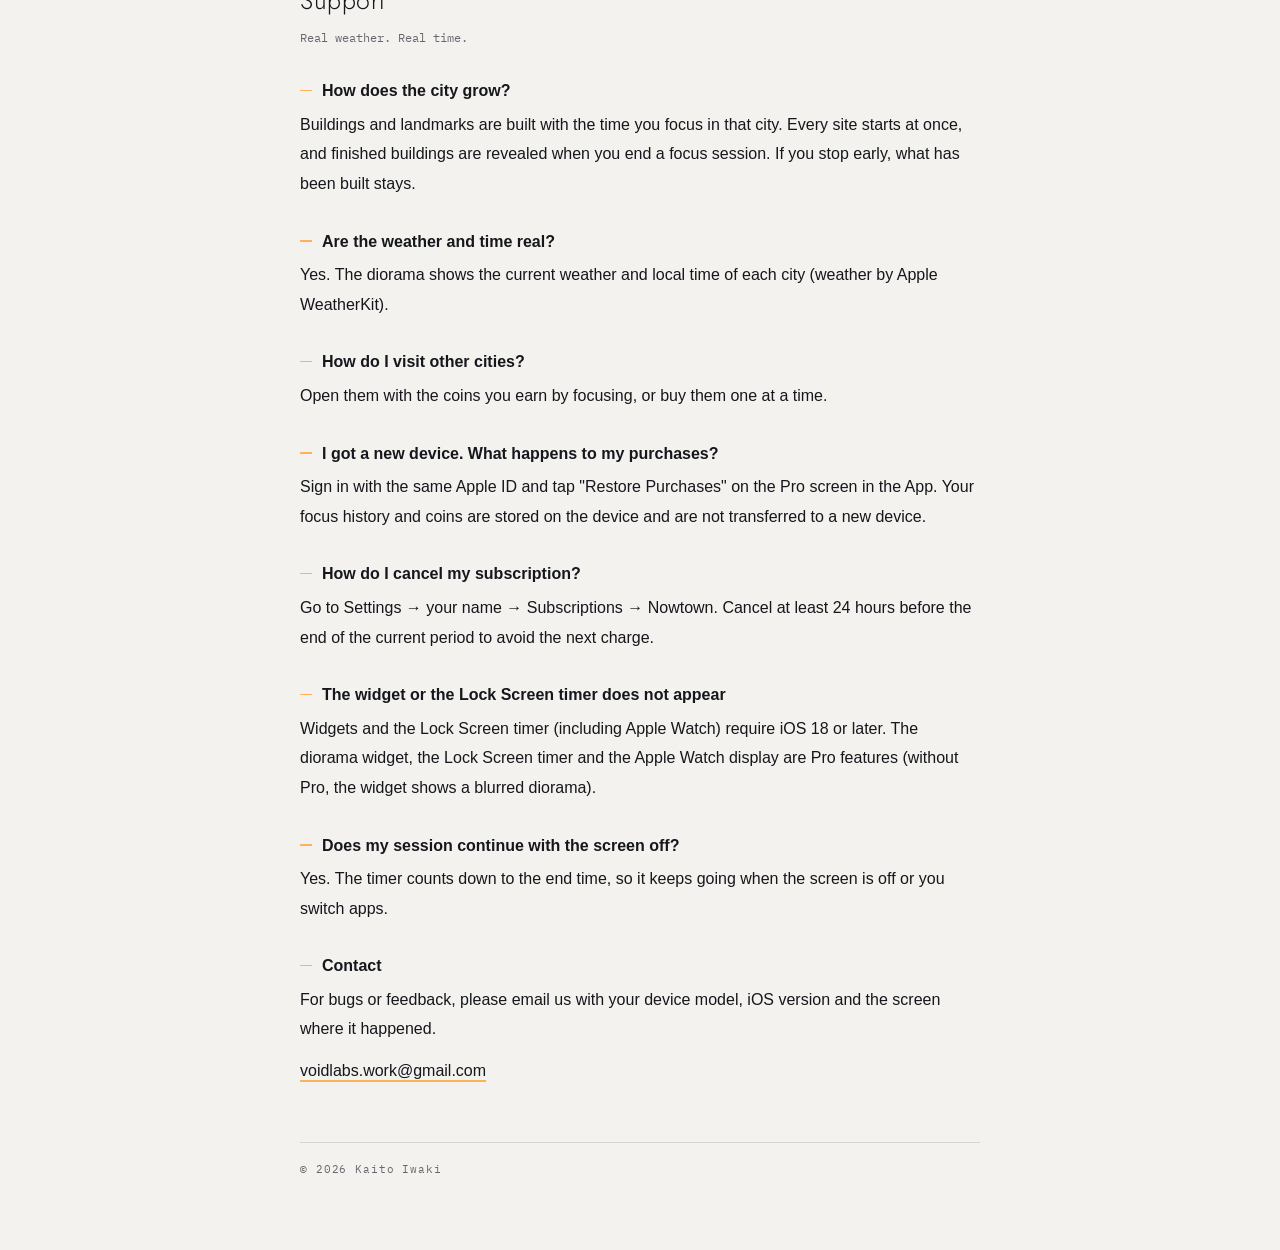
==== commit 9da2be4a: "デザインの方針「Modern Editorial × Miniature」の見た目にする - 紙の地（ダークは墨）に墨の字、細い線の区切り。夕暮れの帯の絵・仮囲いのカード・グラデーションはやめる - " ====
--- a/index.html
+++ b/index.html
@@ -4,6 +4,8 @@
 <meta charset="utf-8">
 <meta name="viewport" content="width=device-width, initial-scale=1">
 <title>サポート｜Nowtown</title>
+<link rel="preconnect" href="https://fonts.googleapis.com">
+<link rel="stylesheet" href="https://fonts.googleapis.com/css2?family=Jost:wght@300;400&family=IBM+Plex+Mono:wght@400;500&display=swap">
 <link rel="stylesheet" href="style.css">
 <link rel="icon" href="favicon.png">
 <link rel="apple-touch-icon" href="icon-180.png">
@@ -11,7 +13,8 @@
 <body>
 <div class="hero"><div class="hero-inner">
   <div class="top"><a class="brand" href="./">Nowtown</a><nav><a href="./" aria-current="page">サポート / Support</a><a href="privacy.html">プライバシー / Privacy</a><a href="terms.html">利用規約 / Terms</a></nav></div>
-  <h1>Nowtown：箱庭の街で集中</h1>
+  <p class="eyebrow">Nowtown — Support</p>
+  <h1>Nowtown：<wbr>箱庭の街で集中</h1>
   <p class="lead">集中した時間で、本物の街に建物が建っていく。</p>
 </div></div>
 <main>
--- a/style.css
+++ b/style.css
@@ -1,28 +1,27 @@
 /* Nowtown のサポート・プライバシーポリシー・利用規約のページ（App Store に載せる URL）
-   世界観「時間で建つ街」（docs/world.md）：夕暮れの空の帯と建ちかけの街、仮囲い（白い板に緑の帯）のカード */
+   デザインの方針「Modern Editorial × Miniature」（docs/world.md）：紙の地に墨の字、細い線の区切り、小さな等幅の大文字のラベル、
+   細く広い見出し。差し色は灯りの色だけ。箱や影、グラデーションは使わない */
 :root {
-  --dusk-top: #5b4a8b;
-  --dusk-bottom: #e9a0a6;
-  --night: #1c2238;
-  --glow: #c7671e;
-  --crane: #f0bf2a;
-  --bg: #f6f3ee;
-  --card: #fbfbf7;
-  --stripe: #3f8f5a;
-  --text: #1d2230;
-  --dim: #5d6474;
-  --line: #e4e0d6;
+  --paper: #f4f2ee;
+  --ink: #15171c;
+  --muted: #66686e;
+  --rule: #d9d6d0;
+  --lamp: #ffb15a;
+  --lamp-ink: #b8650f;
+  --display: "Jost", "Avenir Next", "Hiragino Sans", "Noto Sans JP", system-ui, sans-serif;
+  --mono: "IBM Plex Mono", ui-monospace, "SF Mono", Menlo, monospace;
+  --text: -apple-system, BlinkMacSystemFont, "Hiragino Sans", "Noto Sans JP", "Segoe UI", sans-serif;
+  color-scheme: light;
 }
 
 @media (prefers-color-scheme: dark) {
   :root {
-    --bg: #141826;
-    --card: #1d2233;
-    --stripe: #4f9e6a;
-    --text: #eceef3;
-    --dim: #a3a9b7;
-    --line: #2b3146;
-    --glow: #ffb15a;
+    --paper: #15171c;
+    --ink: #f4f2ee;
+    --muted: #a3a5aa;
+    --rule: #34363c;
+    --lamp-ink: #ffb15a;
+    color-scheme: dark;
   }
 }
 
@@ -32,37 +31,40 @@
 
 body {
   margin: 0;
-  background: var(--bg);
-  color: var(--text);
-  font: 16px/1.8 -apple-system, BlinkMacSystemFont, "Hiragino Sans", "Noto Sans JP", "Segoe UI", sans-serif;
+  background: var(--paper);
+  color: var(--ink);
+  font: 16px/1.85 var(--text);
   -webkit-text-size-adjust: 100%;
 }
 
 a {
-  color: var(--glow);
-}
-
-/* 上の帯：夕暮れの空と、建ちかけの街 */
+  color: inherit;
+  text-decoration: underline;
+  text-decoration-color: var(--lamp);
+  text-decoration-thickness: 1.5px;
+  text-underline-offset: 4px;
+}
+
+a:hover {
+  color: var(--lamp-ink);
+}
+
+a:focus-visible {
+  outline: 2px solid var(--lamp);
+  outline-offset: 3px;
+  border-radius: 2px;
+}
+
+/* 上：小さなロゴと目次、英語の小さなラベル、細く大きな見出し */
 .hero {
-  background:
-    url(city.svg) no-repeat center bottom / min(560px, 100%) auto,
-    linear-gradient(180deg, var(--dusk-top) 0%, #a77199 55%, var(--dusk-bottom) 100%);
-  color: #fff;
-  padding: 0 16px;
-}
-
-@media (prefers-color-scheme: dark) {
-  .hero {
-    background:
-      url(city.svg) no-repeat center bottom / min(560px, 100%) auto,
-      linear-gradient(180deg, #11162a 0%, var(--night) 55%, #3a3660 100%);
-  }
+  padding: 0 max(20px, env(safe-area-inset-left, 0px));
+  border-bottom: 1px solid var(--rule);
 }
 
 .hero-inner {
   max-width: 720px;
   margin: 0 auto;
-  padding: 18px 0 calc(min(560px, 100vw) / 3 + 16px); /* 下の絵（幅の 1/3 の高さ）に文字がかぶらないように */
+  padding: 22px 0 40px;
 }
 
 .top {
@@ -70,120 +72,144 @@
   flex-wrap: wrap;
   align-items: center;
   justify-content: space-between;
-  gap: 8px 16px;
+  gap: 12px 20px;
 }
 
 .brand {
   display: inline-flex;
   align-items: center;
-  gap: 8px;
-  color: #fff;
-  font-weight: 800;
-  font-size: 19px;
-  letter-spacing: 0.01em;
+  gap: 10px;
+  color: var(--ink);
+  font: 500 12px/1 var(--mono);
+  letter-spacing: 0.24em;
+  text-transform: uppercase;
   text-decoration: none;
 }
 
 .brand::before {
   content: "";
-  width: 28px;
-  height: 28px;
-  border-radius: 7px;
+  width: 26px;
+  height: 26px;
+  border-radius: 6px;
   background: url(icon-180.png) center / cover;
-  box-shadow: 0 0 0 1px rgba(255, 255, 255, 0.3);
 }
 
 nav {
   display: flex;
   flex-wrap: wrap;
-  gap: 2px 14px;
-  font-size: 14px;
+  gap: 4px 18px;
 }
 
 nav a {
-  color: rgba(255, 255, 255, 0.86);
+  color: var(--muted);
+  font: 400 12px/1.6 var(--mono);
+  letter-spacing: 0.06em;
   text-decoration: none;
+  padding-bottom: 2px;
+  border-bottom: 1.5px solid transparent;
+}
+
+nav a:hover {
+  color: var(--ink);
 }
 
 nav a[aria-current="page"] {
-  color: #fff;
-  font-weight: 700;
-  text-decoration: underline;
-  text-underline-offset: 5px;
+  color: var(--ink);
+  border-bottom-color: var(--lamp);
+}
+
+.eyebrow {
+  margin: 56px 0 12px;
+  color: var(--muted);
+  font: 500 11px/1 var(--mono);
+  letter-spacing: 0.24em;
+  text-transform: uppercase;
 }
 
 .hero h1 {
-  margin: 28px 0 4px;
-  font-size: clamp(24px, 6vw, 32px);
-  line-height: 1.35;
-  font-weight: 800;
+  margin: 0;
+  font: 300 clamp(30px, 7vw, 48px)/1.2 var(--display);
+  letter-spacing: 0.02em;
+  text-wrap: balance;
+  word-break: keep-all;
+  overflow-wrap: anywhere;
 }
 
 .hero .lead {
-  margin: 0;
-  color: rgba(255, 255, 255, 0.88);
+  margin: 14px 0 0;
+  color: var(--muted);
   font-size: 15px;
 }
 
 main {
   max-width: 720px;
   margin: 0 auto;
-  padding: 28px 16px 64px;
+  padding: 28px max(20px, env(safe-area-inset-left, 0px)) 72px;
 }
 
 .updated {
-  color: var(--dim);
-  font-size: 14px;
-  margin: 0 0 20px;
-}
-
-/* 仮囲いのカード：白い板に緑の帯 */
+  color: var(--muted);
+  font: 400 12px/1.7 var(--mono);
+  margin: 0 0 8px;
+}
+
+.lang-switch {
+  color: var(--muted);
+}
+
+/* 日本語・英語のかたまり：箱にせず、上の細い線と小さなラベルで区切る */
 section.lang {
-  position: relative;
-  background: var(--card);
-  border: 1px solid var(--line);
-  border-radius: 14px;
-  padding: 22px 20px 20px;
-  margin-bottom: 24px;
-  overflow: hidden;
+  margin-top: 36px;
+  padding-top: 18px;
+  border-top: 1px solid var(--rule);
 }
 
 section.lang::before {
-  content: "";
-  position: absolute;
-  left: 0;
-  right: 0;
-  top: 0;
-  height: 6px;
-  background: var(--stripe);
-  box-shadow: 0 4px 0 -2px rgba(63, 143, 90, 0.35);
+  display: block;
+  margin-bottom: 4px;
+  color: var(--muted);
+  font: 500 10.5px/1 var(--mono);
+  letter-spacing: 0.24em;
+}
+
+section.lang[lang="ja"]::before {
+  content: "日本語";
+}
+
+section.lang[lang="en"]::before {
+  content: "ENGLISH";
 }
 
 h2 {
-  font-size: 19px;
-  margin: 28px 0 8px;
+  margin: 44px 0 10px;
+  font: 300 25px/1.35 var(--display);
+  letter-spacing: 0.02em;
 }
 
 section.lang > h2:first-child,
 section.lang > p:first-child {
-  margin-top: 4px;
+  margin-top: 20px;
 }
 
 h3 {
+  margin: 28px 0 4px;
   font-size: 16px;
-  margin: 22px 0 4px;
-}
-
-/* よくある質問の見出しの前に、小さなクレーンの黄色 */
+  font-weight: 600;
+}
+
+/* よくある質問の見出しの前に、灯りの色の短い線 */
 h3::before {
   content: "";
   display: inline-block;
-  width: 8px;
-  height: 8px;
-  margin-right: 8px;
-  border-radius: 2px;
-  background: var(--crane);
-  vertical-align: 2px;
+  width: 12px;
+  height: 1.5px;
+  margin-right: 10px;
+  background: var(--lamp);
+  vertical-align: 5px;
+}
+
+p {
+  margin: 0 0 12px;
 }
 
 ul {
@@ -191,17 +217,18 @@
 }
 
 li + li {
-  margin-top: 4px;
-}
-
-.lang-switch {
-  font-size: 14px;
-  color: var(--dim);
+  margin-top: 6px;
+}
+
+li::marker {
+  color: var(--muted);
 }
 
 footer {
-  color: var(--dim);
-  font-size: 13px;
-  text-align: center;
-  margin-top: 40px;
-}
+  margin-top: 56px;
+  padding-top: 18px;
+  border-top: 1px solid var(--rule);
+  color: var(--muted);
+  font: 400 11px/1.6 var(--mono);
+  letter-spacing: 0.08em;
+}
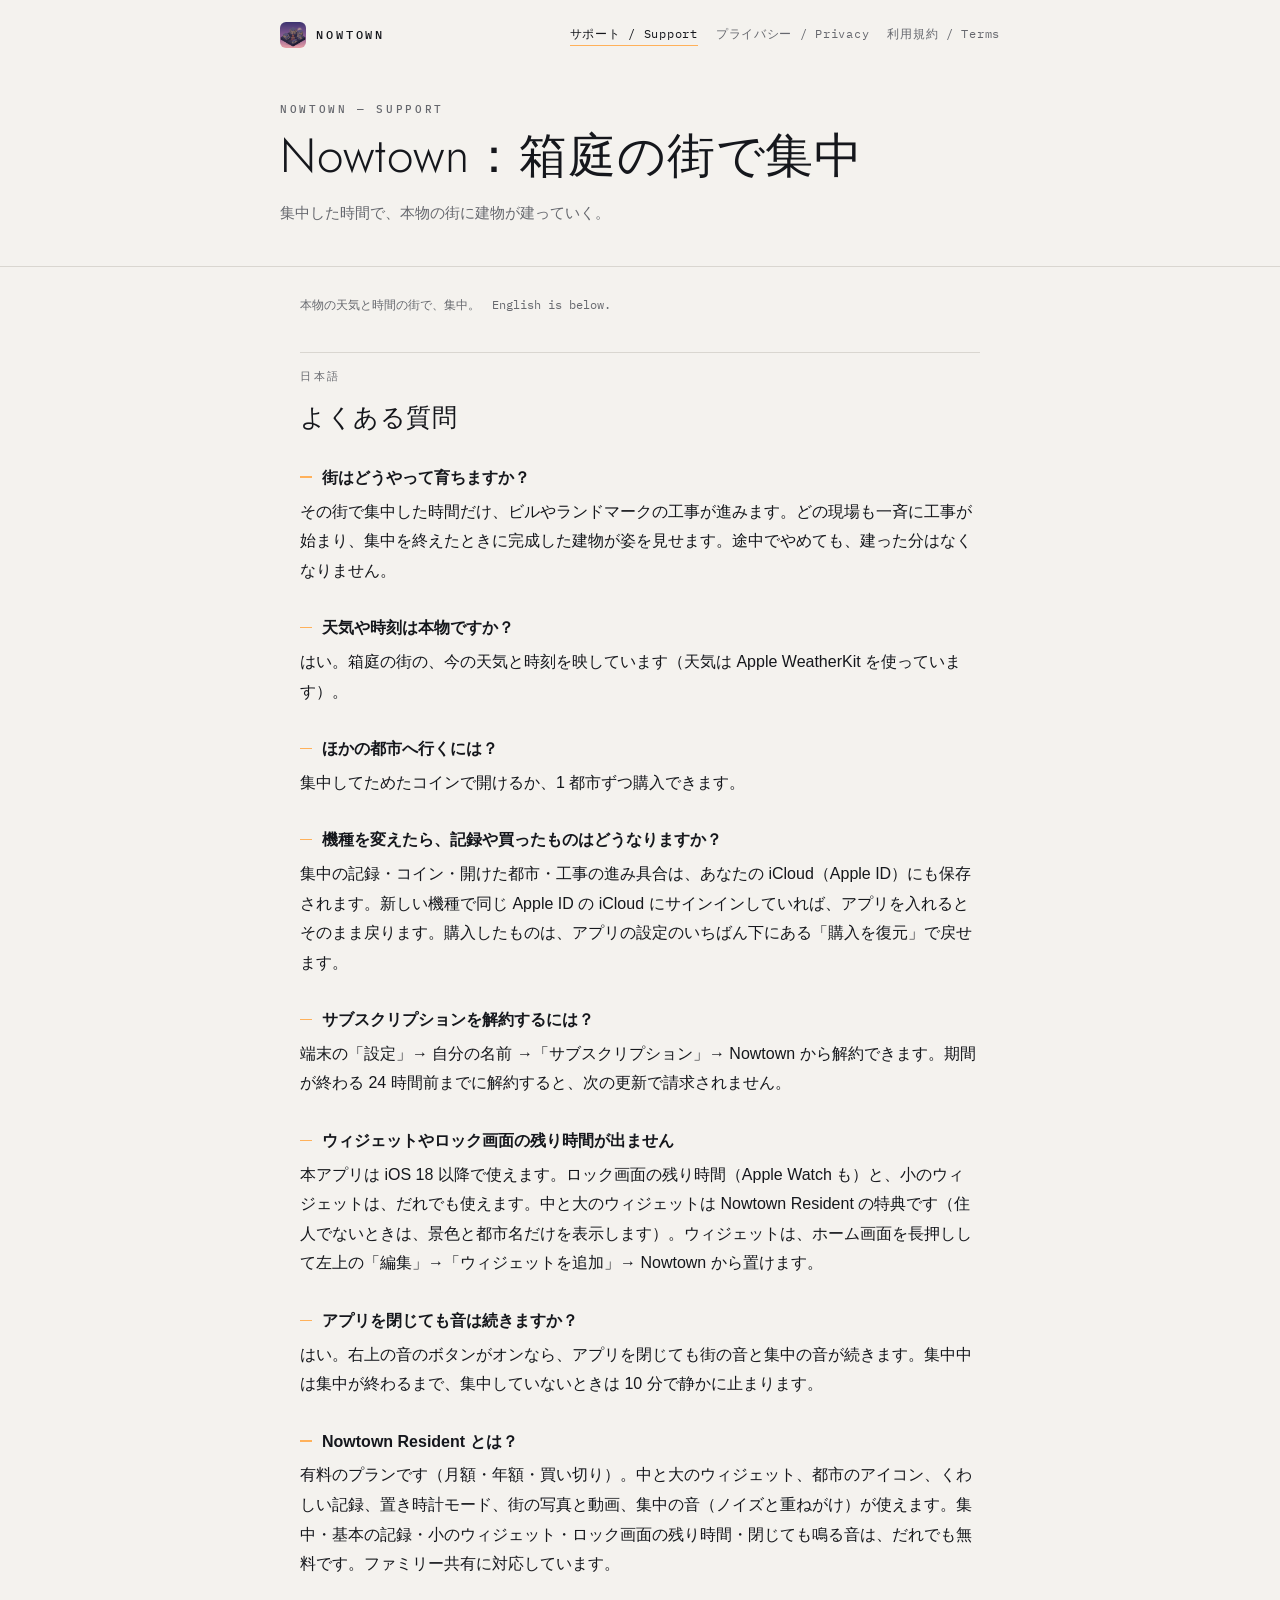
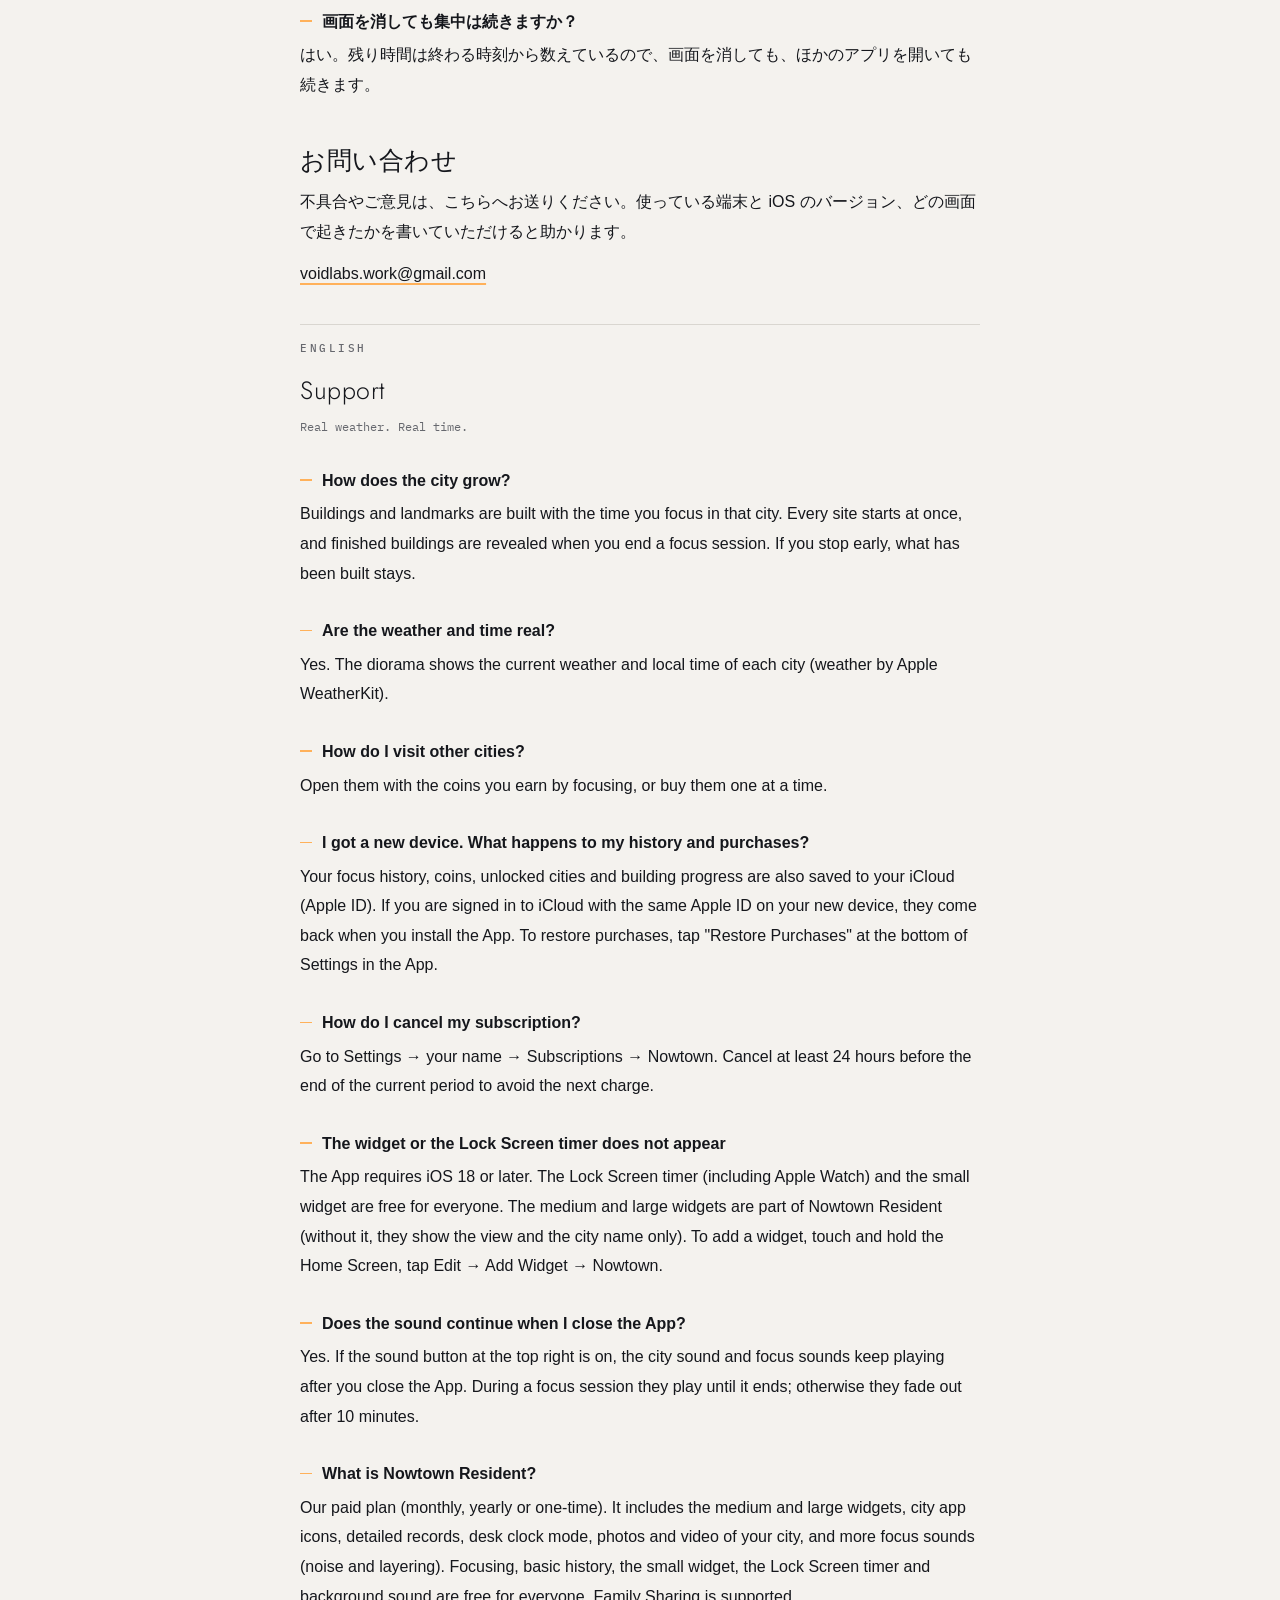
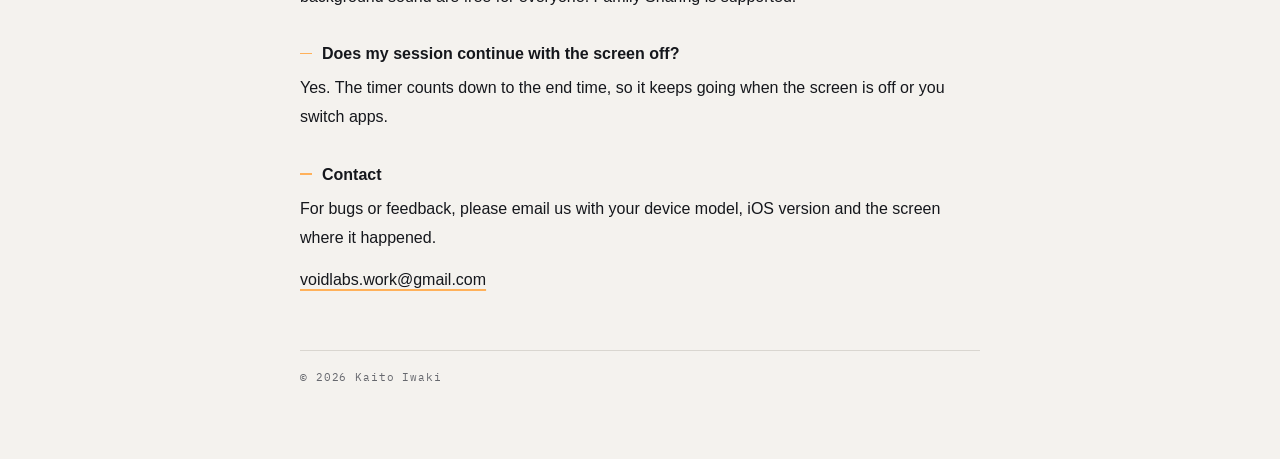
==== commit ab33bb4d: "サポート・プライバシーポリシー・利用規約を今のアプリに合わせる - Pro を Nowtown Resident に。無料のもの（ロック画面の残り時間・小のウィジェット・閉じても鳴る音）と特典を今の形" ====
--- a/index.html
+++ b/index.html
@@ -32,14 +32,20 @@
     <h3>ほかの都市へ行くには？</h3>
     <p>集中してためたコインで開けるか、1 都市ずつ購入できます。</p>
 
-    <h3>機種を変えたら、買ったものはどうなりますか？</h3>
-    <p>同じ Apple ID でサインインして、アプリの Pro の画面にある「購入を復元」を押してください。集中の記録とコインは端末の中に保存しているため、新しい機種には引き継がれません。</p>
+    <h3>機種を変えたら、記録や買ったものはどうなりますか？</h3>
+    <p>集中の記録・コイン・開けた都市・工事の進み具合は、あなたの iCloud（Apple ID）にも保存されます。新しい機種で同じ Apple ID の iCloud にサインインしていれば、アプリを入れるとそのまま戻ります。購入したものは、アプリの設定のいちばん下にある「購入を復元」で戻せます。</p>
 
     <h3>サブスクリプションを解約するには？</h3>
     <p>端末の「設定」→ 自分の名前 →「サブスクリプション」→ Nowtown から解約できます。期間が終わる 24 時間前までに解約すると、次の更新で請求されません。</p>
 
     <h3>ウィジェットやロック画面の残り時間が出ません</h3>
-    <p>ウィジェットとロック画面の残り時間（Apple Watch も）は iOS 18 以降で使えます。ウィジェットの箱庭、ロック画面の残り時間、Apple Watch への表示は Pro の機能です（Pro でないときは、ウィジェットの箱庭がぼかして表示されます）。</p>
+    <p>本アプリは iOS 18 以降で使えます。ロック画面の残り時間（Apple Watch も）と、小のウィジェットは、だれでも使えます。中と大のウィジェットは Nowtown Resident の特典です（住人でないときは、景色と都市名だけを表示します）。ウィジェットは、ホーム画面を長押しして左上の「編集」→「ウィジェットを追加」→ Nowtown から置けます。</p>
+
+    <h3>アプリを閉じても音は続きますか？</h3>
+    <p>はい。右上の音のボタンがオンなら、アプリを閉じても街の音と集中の音が続きます。集中中は集中が終わるまで、集中していないときは 10 分で静かに止まります。</p>
+
+    <h3>Nowtown Resident とは？</h3>
+    <p>有料のプランです（月額・年額・買い切り）。中と大のウィジェット、都市のアイコン、くわしい記録、置き時計モード、街の写真と動画、集中の音（ノイズと重ねがけ）が使えます。集中・基本の記録・小のウィジェット・ロック画面の残り時間・閉じても鳴る音は、だれでも無料です。ファミリー共有に対応しています。</p>
 
     <h3>画面を消しても集中は続きますか？</h3>
     <p>はい。残り時間は終わる時刻から数えているので、画面を消しても、ほかのアプリを開いても続きます。</p>
@@ -62,14 +68,20 @@
     <h3>How do I visit other cities?</h3>
     <p>Open them with the coins you earn by focusing, or buy them one at a time.</p>
 
-    <h3>I got a new device. What happens to my purchases?</h3>
-    <p>Sign in with the same Apple ID and tap "Restore Purchases" on the Pro screen in the App. Your focus history and coins are stored on the device and are not transferred to a new device.</p>
+    <h3>I got a new device. What happens to my history and purchases?</h3>
+    <p>Your focus history, coins, unlocked cities and building progress are also saved to your iCloud (Apple ID). If you are signed in to iCloud with the same Apple ID on your new device, they come back when you install the App. To restore purchases, tap "Restore Purchases" at the bottom of Settings in the App.</p>
 
     <h3>How do I cancel my subscription?</h3>
     <p>Go to Settings → your name → Subscriptions → Nowtown. Cancel at least 24 hours before the end of the current period to avoid the next charge.</p>
 
     <h3>The widget or the Lock Screen timer does not appear</h3>
-    <p>Widgets and the Lock Screen timer (including Apple Watch) require iOS 18 or later. The diorama widget, the Lock Screen timer and the Apple Watch display are Pro features (without Pro, the widget shows a blurred diorama).</p>
+    <p>The App requires iOS 18 or later. The Lock Screen timer (including Apple Watch) and the small widget are free for everyone. The medium and large widgets are part of Nowtown Resident (without it, they show the view and the city name only). To add a widget, touch and hold the Home Screen, tap Edit → Add Widget → Nowtown.</p>
+
+    <h3>Does the sound continue when I close the App?</h3>
+    <p>Yes. If the sound button at the top right is on, the city sound and focus sounds keep playing after you close the App. During a focus session they play until it ends; otherwise they fade out after 10 minutes.</p>
+
+    <h3>What is Nowtown Resident?</h3>
+    <p>Our paid plan (monthly, yearly or one-time). It includes the medium and large widgets, city app icons, detailed records, desk clock mode, photos and video of your city, and more focus sounds (noise and layering). Focusing, basic history, the small widget, the Lock Screen timer and background sound are free for everyone. Family Sharing is supported.</p>
 
     <h3>Does my session continue with the screen off?</h3>
     <p>Yes. The timer counts down to the end time, so it keeps going when the screen is off or you switch apps.</p>
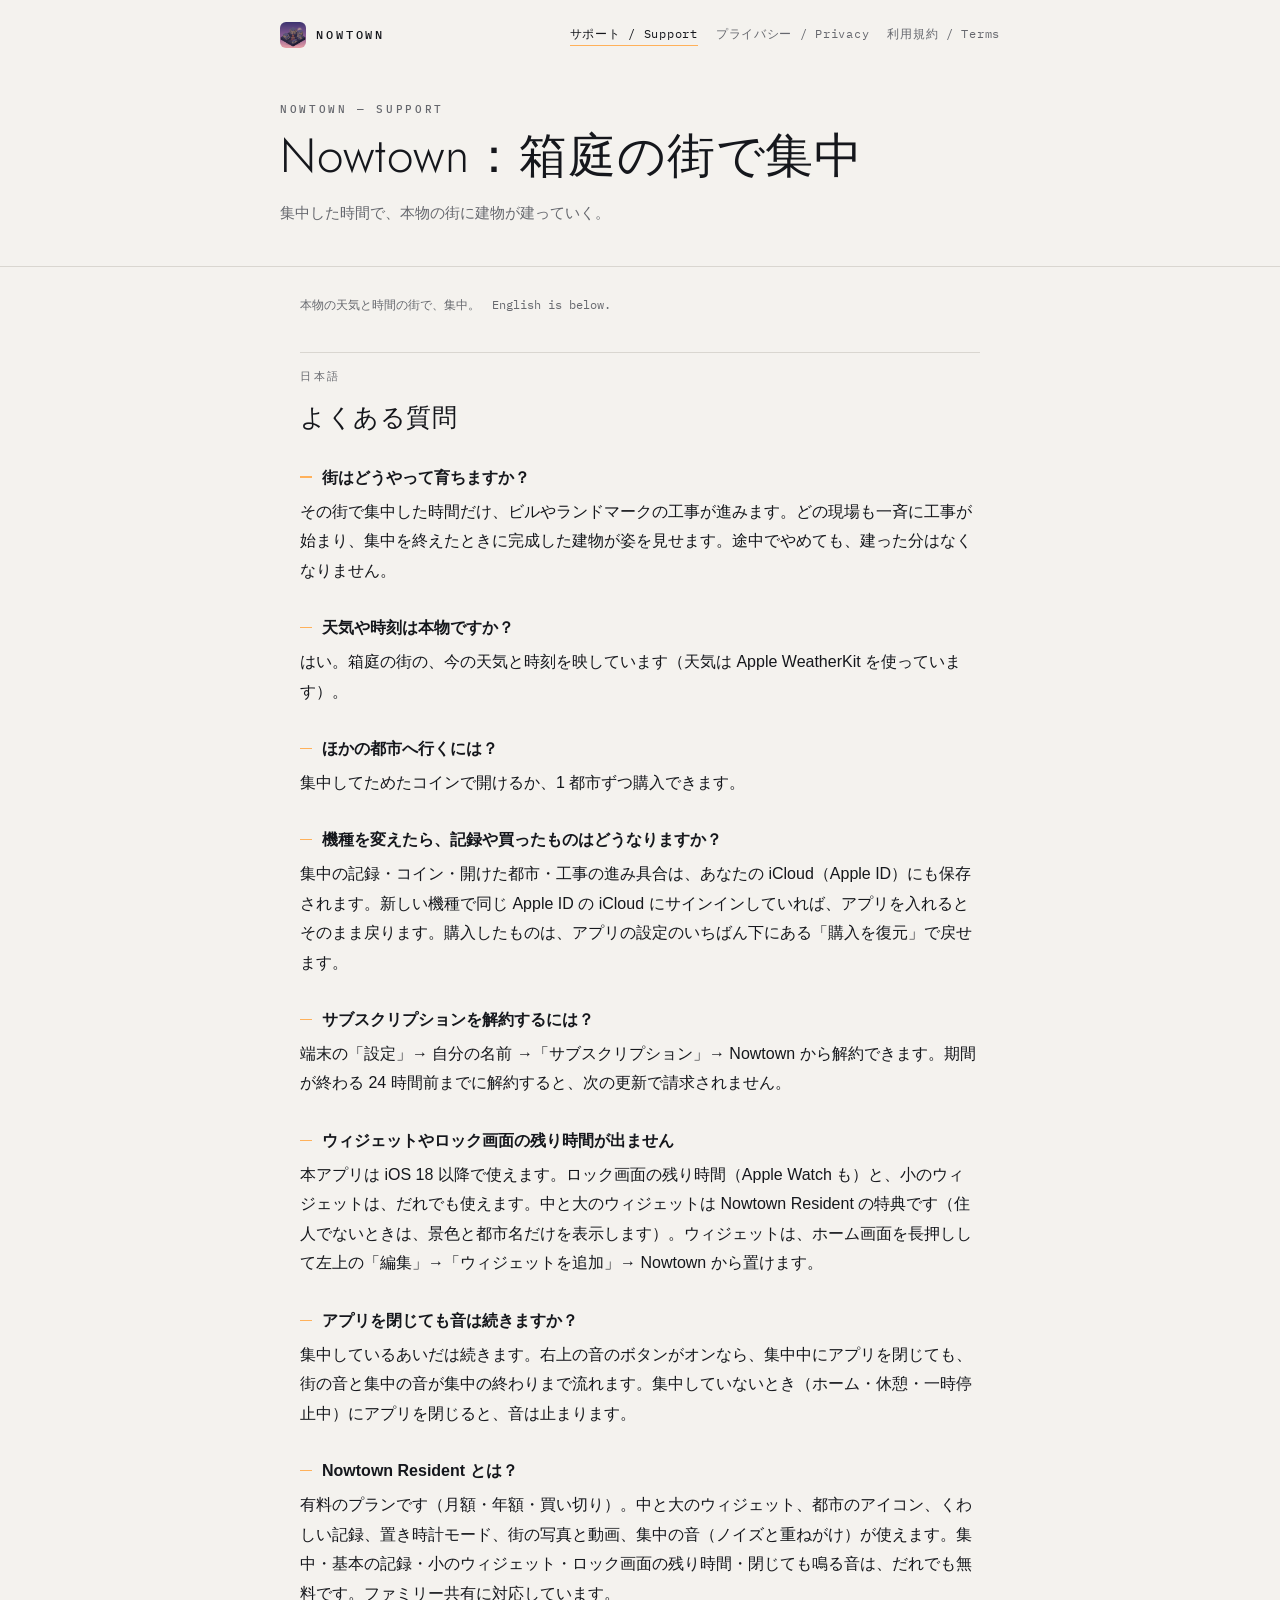
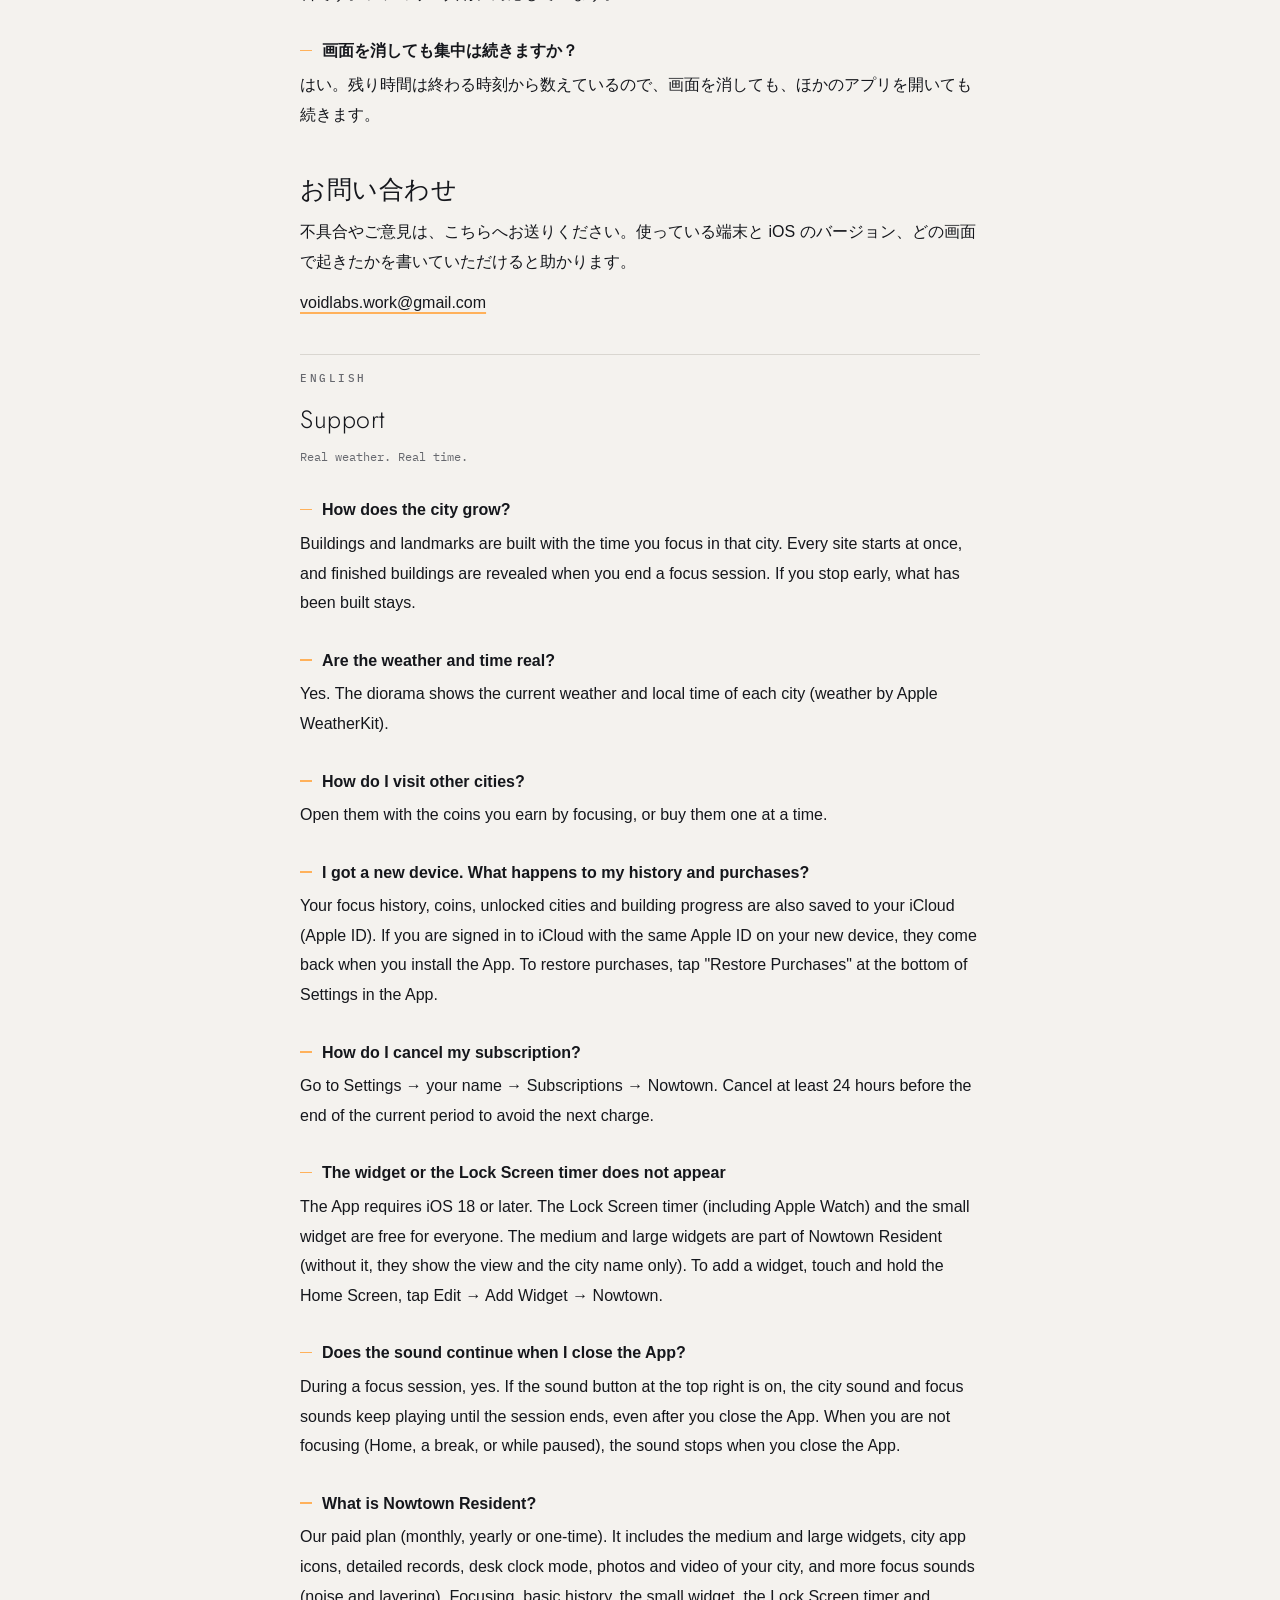
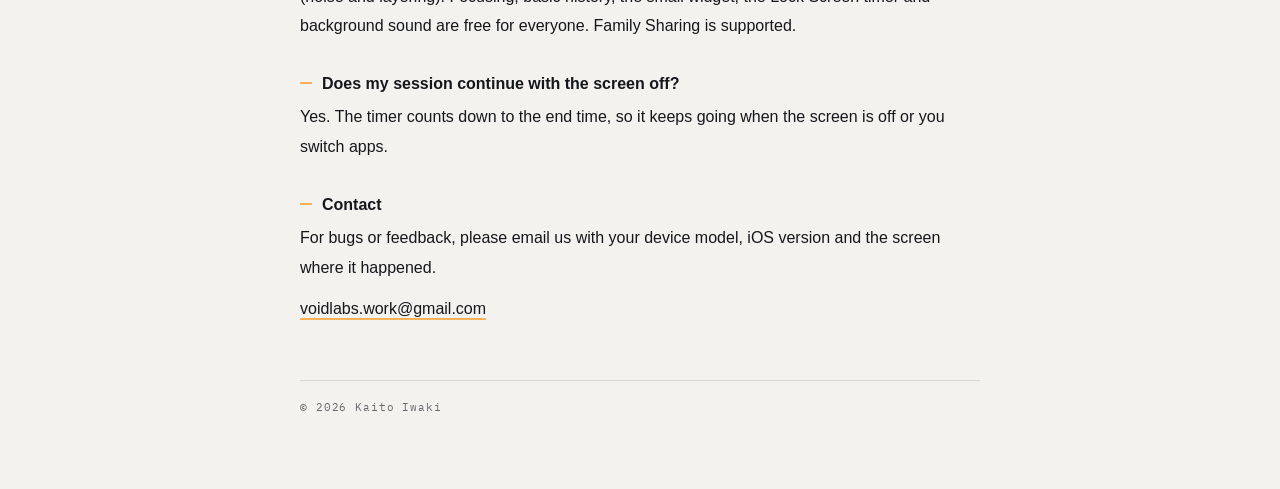
==== commit 5cd5ff5b: "サポート：アプリを閉じても音が続くのは、集中しているあいだだけ Co-Authored-By: Claude Opus 5.5 <noreply@anthropic.com> Claude-Sessi" ====
--- a/index.html
+++ b/index.html
@@ -42,7 +42,7 @@
     <p>本アプリは iOS 18 以降で使えます。ロック画面の残り時間（Apple Watch も）と、小のウィジェットは、だれでも使えます。中と大のウィジェットは Nowtown Resident の特典です（住人でないときは、景色と都市名だけを表示します）。ウィジェットは、ホーム画面を長押しして左上の「編集」→「ウィジェットを追加」→ Nowtown から置けます。</p>
 
     <h3>アプリを閉じても音は続きますか？</h3>
-    <p>はい。右上の音のボタンがオンなら、アプリを閉じても街の音と集中の音が続きます。集中中は集中が終わるまで、集中していないときは 10 分で静かに止まります。</p>
+    <p>集中しているあいだは続きます。右上の音のボタンがオンなら、集中中にアプリを閉じても、街の音と集中の音が集中の終わりまで流れます。集中していないとき（ホーム・休憩・一時停止中）にアプリを閉じると、音は止まります。</p>
 
     <h3>Nowtown Resident とは？</h3>
     <p>有料のプランです（月額・年額・買い切り）。中と大のウィジェット、都市のアイコン、くわしい記録、置き時計モード、街の写真と動画、集中の音（ノイズと重ねがけ）が使えます。集中・基本の記録・小のウィジェット・ロック画面の残り時間・閉じても鳴る音は、だれでも無料です。ファミリー共有に対応しています。</p>
@@ -78,7 +78,7 @@
     <p>The App requires iOS 18 or later. The Lock Screen timer (including Apple Watch) and the small widget are free for everyone. The medium and large widgets are part of Nowtown Resident (without it, they show the view and the city name only). To add a widget, touch and hold the Home Screen, tap Edit → Add Widget → Nowtown.</p>
 
     <h3>Does the sound continue when I close the App?</h3>
-    <p>Yes. If the sound button at the top right is on, the city sound and focus sounds keep playing after you close the App. During a focus session they play until it ends; otherwise they fade out after 10 minutes.</p>
+    <p>During a focus session, yes. If the sound button at the top right is on, the city sound and focus sounds keep playing until the session ends, even after you close the App. When you are not focusing (Home, a break, or while paused), the sound stops when you close the App.</p>
 
     <h3>What is Nowtown Resident?</h3>
     <p>Our paid plan (monthly, yearly or one-time). It includes the medium and large widgets, city app icons, detailed records, desk clock mode, photos and video of your city, and more focus sounds (noise and layering). Focusing, basic history, the small widget, the Lock Screen timer and background sound are free for everyone. Family Sharing is supported.</p>
